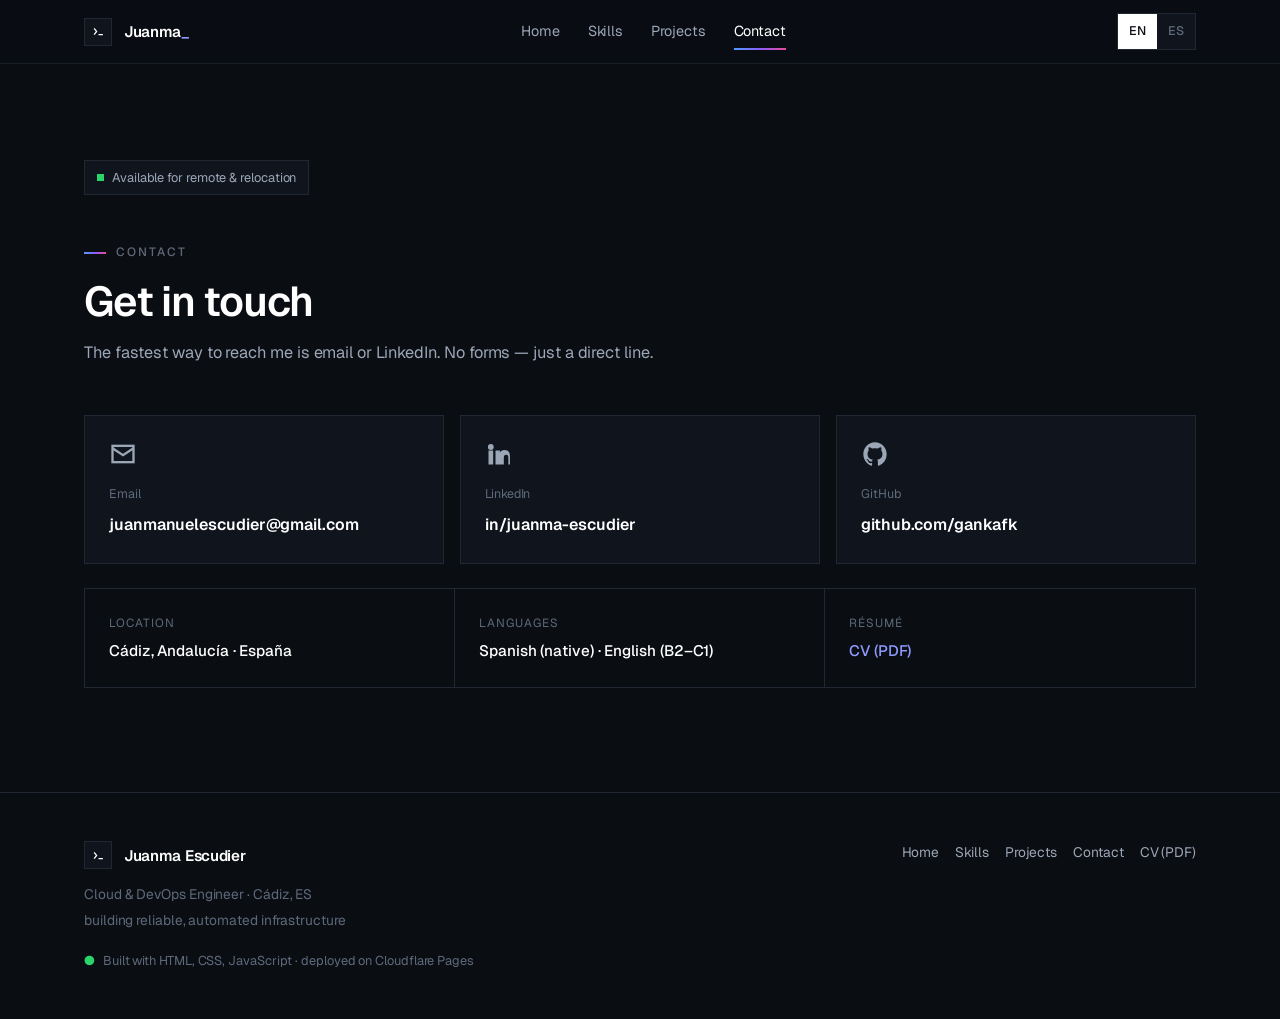
==== contact.html @ 616e3e64 "Upload" ====
<!DOCTYPE html>
<html lang="en" data-page="contact">
<head>
  <meta charset="UTF-8">
  <meta name="viewport" content="width=device-width, initial-scale=1.0">
  <title>Contact — Juanma Escudier</title>
  <meta name="description" content="Get in touch with Juanma Escudier, Cloud &amp; DevOps Engineer — email, LinkedIn and GitHub. Open to remote and relocation.">
  <meta name="theme-color" content="#0A0D12">
  <link rel="canonical" href="https://juanma-escudier.pages.dev/contact.html">
  <meta property="og:type" content="website">
  <meta property="og:title" content="Contact — Juanma Escudier">
  <meta property="og:description" content="Email, LinkedIn and GitHub — open to remote and relocation.">
  <meta property="og:url" content="https://juanma-escudier.pages.dev/contact.html">
  <meta property="og:image" content="https://juanma-escudier.pages.dev/assets/og-image.png">
  <meta name="twitter:card" content="summary_large_image">
  <meta name="twitter:image" content="https://juanma-escudier.pages.dev/assets/og-image.png">

  <link rel="icon" type="image/svg+xml" href="favicon.svg">
  <link rel="preconnect" href="https://fonts.googleapis.com">
  <link rel="preconnect" href="https://fonts.gstatic.com" crossorigin>
  <link href="https://fonts.googleapis.com/css2?family=Geist:wght@400;500;600;700&family=Geist+Mono:wght@400;500&display=swap" rel="stylesheet">
  <link rel="stylesheet" href="styles.css">
</head>
<body>
  <a class="skip-link" href="#main" data-i18n="a11y.skip">Skip to content</a>

  <header class="nav">
    <nav class="container nav-inner" aria-label="Primary">
      <a class="brand" href="index.html" aria-label="Juanma Escudier — home">
        <span class="brand-mark" aria-hidden="true"><svg viewBox="0 0 24 24" fill="none"><path d="M5 7l4 5-4 5" stroke="currentColor" stroke-width="2"/><path d="M12 17h7" stroke="currentColor" stroke-width="2"/></svg></span>
        <span>Juanma<span class="blink">_</span></span>
      </a>
      <ul class="nav-links" id="navLinks">
        <li><a href="index.html" data-i18n="nav.home">Home</a></li>
        <li><a href="skills.html" data-i18n="nav.skills">Skills</a></li>
        <li><a href="projects.html" data-i18n="nav.projects">Projects</a></li>
        <li><a href="contact.html" class="active" data-i18n="nav.contact">Contact</a></li>
      </ul>
      <div class="nav-actions">
        <div class="lang-toggle" role="group" aria-label="Language">
          <button type="button" data-lang="en" aria-pressed="true">EN</button>
          <button type="button" data-lang="es" aria-pressed="false">ES</button>
        </div>
        <button class="nav-burger" id="navBurger" aria-label="Menu" aria-controls="navLinks" aria-expanded="false"><span></span></button>
      </div>
    </nav>
  </header>

  <main id="main">

    <section class="section">
      <div class="container">
        <span class="hero-status reveal">
          <span class="dot" aria-hidden="true"></span>
          <span data-i18n="hero.status">Available for remote &amp; relocation</span>
        </span>
        <p class="section-label reveal" data-reveal-delay="1" style="margin-top: var(--sp-5)"><span data-i18n="contact.label">contact</span></p>
        <h1 class="section-title reveal" data-reveal-delay="1" data-i18n="contact.title">Get in touch</h1>
        <p class="section-intro reveal" data-reveal-delay="1" data-i18n="contact.intro">The fastest way to reach me is email or LinkedIn. No forms — just a direct line.</p>

        <div class="contact-grid">
          <a class="contact-card reveal" href="mailto:juanmanuelescudier@gmail.com">
            <svg class="ic" viewBox="0 0 24 24" fill="none" aria-hidden="true"><rect x="3" y="5" width="18" height="14" stroke="currentColor" stroke-width="2"/><path d="M3 7l9 6 9-6" stroke="currentColor" stroke-width="2"/></svg>
            <span class="k">Email</span>
            <span class="v">juanmanuelescudier@gmail.com</span>
          </a>
          <a class="contact-card reveal" data-reveal-delay="1" href="https://www.linkedin.com/in/juanma-escudier" target="_blank" rel="noopener">
            <svg class="ic" viewBox="0 0 24 24" fill="currentColor" aria-hidden="true"><path d="M4.98 3.5a2.5 2.5 0 100 5 2.5 2.5 0 000-5zM3 9h4v12H3zM9 9h3.8v1.7h.05c.53-1 1.84-2.05 3.78-2.05 4.04 0 4.79 2.66 4.79 6.12V21H20v-5.4c0-1.29-.02-2.95-1.8-2.95-1.8 0-2.08 1.4-2.08 2.85V21H9z"/></svg>
            <span class="k">LinkedIn</span>
            <span class="v">in/juanma-escudier</span>
          </a>
          <a class="contact-card reveal" data-reveal-delay="2" href="https://github.com/gankafk" target="_blank" rel="noopener">
            <svg class="ic" viewBox="0 0 24 24" fill="currentColor" aria-hidden="true"><path d="M12 2C6.48 2 2 6.58 2 12.25c0 4.53 2.87 8.37 6.84 9.73.5.1.68-.22.68-.49 0-.24-.01-.88-.01-1.73-2.78.62-3.37-1.37-3.37-1.37-.45-1.18-1.11-1.49-1.11-1.49-.91-.64.07-.62.07-.62 1 .07 1.53 1.05 1.53 1.05.89 1.56 2.34 1.11 2.91.85.09-.66.35-1.11.63-1.37-2.22-.26-4.56-1.14-4.56-5.06 0-1.12.39-2.03 1.03-2.75-.1-.26-.45-1.31.1-2.72 0 0 .84-.27 2.75 1.05a9.4 9.4 0 015 0c1.91-1.32 2.75-1.05 2.75-1.05.55 1.41.2 2.46.1 2.72.64.72 1.03 1.63 1.03 2.75 0 3.93-2.34 4.79-4.57 5.05.36.32.68.94.68 1.9 0 1.37-.01 2.48-.01 2.82 0 .27.18.6.69.49A10.02 10.02 0 0022 12.25C22 6.58 17.52 2 12 2z"/></svg>
            <span class="k">GitHub</span>
            <span class="v">github.com/gankafk</span>
          </a>
        </div>

        <div class="contact-details reveal" data-reveal-delay="2">
          <div class="detail-item">
            <span class="dk" data-i18n="contact.location">Location</span>
            <span class="dv">Cádiz, Andalucía · España</span>
          </div>
          <div class="detail-item">
            <span class="dk" data-i18n="contact.langs">Languages</span>
            <span class="dv" data-i18n="contact.langs.v">Spanish (native) · English (B2–C1)</span>
          </div>
          <div class="detail-item">
            <span class="dk" data-i18n="contact.cvk">Résumé</span>
            <a class="dv link" href="assets/Juan-Manuel-Escudier-CV.pdf" download data-i18n="footer.cv">CV (PDF)</a>
          </div>
        </div>
      </div>
    </section>
  </main>

  <footer class="footer">
    <div class="container footer-inner">
      <div>
        <a class="brand" href="index.html">
          <span class="brand-mark" aria-hidden="true"><svg viewBox="0 0 24 24" fill="none"><path d="M5 7l4 5-4 5" stroke="currentColor" stroke-width="2"/><path d="M12 17h7" stroke="currentColor" stroke-width="2"/></svg></span>
          <span>Juanma Escudier</span>
        </a>
        <p class="footer-meta">Cloud &amp; DevOps Engineer · Cádiz, ES<br><span data-i18n="footer.tagline">building reliable, automated infrastructure</span></p>
        <p class="footer-build"><span class="ok">●</span> <span data-i18n="footer.build">Built with HTML, CSS, JavaScript · deployed on Cloudflare Pages</span></p>
      </div>
      <div class="footer-links" aria-label="Footer">
        <a href="index.html" data-i18n="nav.home">Home</a>
        <a href="skills.html" data-i18n="nav.skills">Skills</a>
        <a href="projects.html" data-i18n="nav.projects">Projects</a>
        <a href="contact.html" data-i18n="nav.contact">Contact</a>
        <a href="assets/Juan-Manuel-Escudier-CV.pdf" download data-i18n="footer.cv">CV (PDF)</a>
      </div>
    </div>
  </footer>

  <script src="script.js" defer></script>
</body>
</html>
---- styles.css ----
/* =====================================================================
   Juanma Escudier — Cloud & DevOps Engineer Portfolio
   styles.css — monochrome / Vercel-inspired / sharp corners
   Geist typeface · gradient reserved for focal points only
   ===================================================================== */

/* ---------- Design tokens ---------- */
:root {
  /* Base palette — near-black, monochrome */
  --bg:        #0A0D12;
  --bg-2:      #10151D;
  --bg-3:      #0D1219;
  --border:    #212834;
  --border-2:  #181E27;
  --text:      #FFFFFF;
  --text-2:    #9BA6B7;
  --text-3:    #5E6A7B;

  /* Accents — used sparingly */
  --accent:    #8E9BFF;            /* soft periwinkle, minimal use */
  --success:   #2BD46A;
  --warning:   #E5B567;

  /* Focal gradient (blue -> violet -> pink) */
  --grad: linear-gradient(115deg, #4E9BFF 0%, #8B5CF6 52%, #EC4899 100%);
  --grad-soft: linear-gradient(115deg, rgba(78,155,255,0.16), rgba(139,92,246,0.12), rgba(236,72,153,0.14));

  /* Typography */
  --font-sans: "Geist", "Inter", system-ui, -apple-system, "Segoe UI", Roboto, sans-serif;
  --font-mono: "Geist Mono", ui-monospace, "SF Mono", "Cascadia Code", Menlo, Consolas, monospace;

  /* Spacing */
  --sp-1: 4px; --sp-2: 8px; --sp-3: 12px; --sp-4: 16px; --sp-5: 24px;
  --sp-6: 32px; --sp-7: 48px; --sp-8: 64px; --sp-9: 96px;

  /* Layout */
  --maxw: 1160px;
  --nav-h: 64px;

  /* Effects */
  --speed: 0.18s;
  --ease: cubic-bezier(0.22, 0.61, 0.36, 1);
}

/* ---------- Reset ---------- */
*, *::before, *::after { box-sizing: border-box; margin: 0; padding: 0; }

html {
  scroll-behavior: smooth;
  scroll-padding-top: calc(var(--nav-h) + 24px);
  -webkit-text-size-adjust: 100%;
}

body {
  background-color: var(--bg);
  color: var(--text-2);
  font-family: var(--font-sans);
  font-size: 16px;
  line-height: 1.65;
  letter-spacing: -0.005em;
  -webkit-font-smoothing: antialiased;
  text-rendering: optimizeLegibility;
  overflow-x: hidden;
}

img, svg { max-width: 100%; display: block; }

a { color: var(--text); text-decoration: none; transition: color var(--speed) var(--ease), opacity var(--speed) var(--ease); }
a:hover { color: var(--text); opacity: 0.82; }

::selection { background: rgba(139, 92, 246, 0.28); color: var(--text); }

/* gradient text helper */
.grad-text {
  background: var(--grad);
  -webkit-background-clip: text; background-clip: text;
  -webkit-text-fill-color: transparent; color: transparent;
}

/* ---------- Accessibility ---------- */
.sr-only { position: absolute; width: 1px; height: 1px; padding: 0; margin: -1px; overflow: hidden; clip: rect(0,0,0,0); white-space: nowrap; border: 0; }
.skip-link {
  position: absolute; left: 12px; top: -60px; z-index: 200;
  background: #fff; color: #0A0D12; font-size: 13px; font-weight: 600;
  padding: 10px 16px; border: 1px solid #fff; transition: top var(--speed) var(--ease);
}
.skip-link:focus { top: 12px; }
:focus-visible { outline: 2px solid var(--accent); outline-offset: 2px; }

/* ---------- Layout ---------- */
.container { width: 100%; max-width: var(--maxw); margin-inline: auto; padding-inline: var(--sp-5); }

.section { padding-block: var(--sp-9); border-top: 1px solid var(--border-2); position: relative; }
.section:first-of-type { border-top: none; }

/* Section eyebrow label — clean, uppercase, tracked */
.section-label {
  font-size: 12px; font-weight: 500; text-transform: uppercase; letter-spacing: 0.16em;
  color: var(--text-3); margin-bottom: var(--sp-4);
  display: flex; align-items: center; gap: 10px;
}
.section-label::before {
  content: ""; width: 22px; height: 2px; background: var(--grad); display: inline-block;
}

.section-title {
  font-size: clamp(1.7rem, 3.4vw, 2.6rem); line-height: 1.08; letter-spacing: -0.03em;
  color: var(--text); font-weight: 600; margin-bottom: var(--sp-4);
}
.section-intro { max-width: 64ch; color: var(--text-2); font-size: 1.02rem; margin-bottom: var(--sp-7); }

/* ---------- Top navigation ---------- */
.nav {
  position: sticky; top: 0; z-index: 100; height: var(--nav-h);
  background: rgba(10, 13, 18, 0.72);
  backdrop-filter: blur(12px) saturate(140%);
  -webkit-backdrop-filter: blur(12px) saturate(140%);
  border-bottom: 1px solid var(--border-2);
}
.nav-inner { height: 100%; display: flex; align-items: center; justify-content: space-between; gap: var(--sp-4); }
.brand { display: flex; align-items: center; gap: var(--sp-3); font-weight: 600; color: var(--text); font-size: 0.95rem; letter-spacing: -0.02em; }
.brand-mark {
  width: 28px; height: 28px; border: 1px solid var(--border); display: grid; place-items: center;
  color: var(--text); background: var(--bg-2); flex: none;
}
.brand-mark svg { width: 15px; height: 15px; }
.brand .blink { color: var(--accent); animation: blink 1.2s step-end infinite; }

.nav-links { display: flex; align-items: center; gap: 2px; list-style: none; }
.nav-links a {
  font-size: 0.9rem; color: var(--text-2); padding: 8px 13px; position: relative;
  transition: color var(--speed) var(--ease);
}
.nav-links a:hover { color: var(--text); opacity: 1; }
.nav-links a.active { color: var(--text); }
.nav-links a.active::after {
  content: ""; position: absolute; left: 13px; right: 13px; bottom: -2px; height: 2px; background: var(--grad);
}

.nav-actions { display: flex; align-items: center; gap: var(--sp-3); }

/* Language toggle */
.lang-toggle { display: inline-flex; border: 1px solid var(--border); background: var(--bg-2); font-size: 0.78rem; }
.lang-toggle button {
  appearance: none; background: transparent; border: none; cursor: pointer;
  color: var(--text-3); padding: 7px 11px; font: inherit; font-weight: 500;
  transition: color var(--speed) var(--ease), background var(--speed) var(--ease);
}
.lang-toggle button[aria-pressed="true"] { color: #0A0D12; background: #fff; }
.lang-toggle button:hover[aria-pressed="false"] { color: var(--text); }

/* Mobile menu toggle */
.nav-burger { display: none; appearance: none; background: var(--bg-2); border: 1px solid var(--border); width: 38px; height: 38px; cursor: pointer; padding: 0; position: relative; }
.nav-burger span, .nav-burger span::before, .nav-burger span::after { content: ""; position: absolute; left: 9px; width: 20px; height: 2px; background: var(--text); transition: transform var(--speed) var(--ease), opacity var(--speed) var(--ease); }
.nav-burger span { top: 18px; }
.nav-burger span::before { top: -6px; }
.nav-burger span::after { top: 6px; }
.nav-burger[aria-expanded="true"] span { background: transparent; }
.nav-burger[aria-expanded="true"] span::before { transform: translateY(6px) rotate(45deg); }
.nav-burger[aria-expanded="true"] span::after { transform: translateY(-6px) rotate(-45deg); }

/* ---------- Buttons ---------- */
.btn {
  display: inline-flex; align-items: center; gap: var(--sp-2);
  font-size: 0.9rem; font-weight: 500; padding: 11px 18px;
  border: 1px solid var(--border); background: var(--bg-2); color: var(--text); cursor: pointer;
  transition: border-color var(--speed) var(--ease), background var(--speed) var(--ease), color var(--speed) var(--ease);
  white-space: nowrap;
}
.btn:hover { border-color: #38465c; background: #161C26; opacity: 1; }
.btn svg { width: 16px; height: 16px; flex: none; }
.btn-primary { background: #fff; color: #0A0D12; border-color: #fff; font-weight: 600; }
.btn-primary:hover { background: #E7E9EE; border-color: #E7E9EE; color: #0A0D12; }
.btn-ghost { background: transparent; }

/* ---------- Hero ---------- */
.hero { position: relative; padding-block: clamp(var(--sp-8), 12vh, 132px) var(--sp-9); border-bottom: 1px solid var(--border-2); overflow: hidden; }
/* subtle masked grid — hero only */
.hero-grid-bg {
  position: absolute; inset: 0; z-index: 0; pointer-events: none;
  background-image:
    linear-gradient(rgba(255,255,255,0.035) 1px, transparent 1px),
    linear-gradient(90deg, rgba(255,255,255,0.035) 1px, transparent 1px);
  background-size: 48px 48px;
  -webkit-mask-image: radial-gradient(125% 95% at 50% -10%, #000 32%, transparent 76%);
  mask-image: radial-gradient(125% 95% at 50% -10%, #000 32%, transparent 76%);
}
/* soft gradient glow */
.hero::before { content: ""; position: absolute; inset: 0; z-index: 0; pointer-events: none; background: radial-gradient(680px 420px at 22% 6%, rgba(139,92,246,0.12), transparent 70%), radial-gradient(560px 360px at 86% 0%, rgba(78,155,255,0.08), transparent 72%); }

/* crosshair marks at hero corners */
.hero-frame { position: absolute; inset: 22px; z-index: 0; pointer-events: none; }
.hero-frame span { position: absolute; width: 13px; height: 13px; }
.hero-frame span::before, .hero-frame span::after { content: ""; position: absolute; background: rgba(255,255,255,0.22); }
.hero-frame span::before { width: 13px; height: 1px; top: 50%; left: 0; transform: translateY(-50%); }
.hero-frame span::after { width: 1px; height: 13px; left: 50%; top: 0; transform: translateX(-50%); }
.hero-frame .tl { top: 0; left: 0; }
.hero-frame .tr { top: 0; right: 0; }
.hero-frame .bl { bottom: 0; left: 0; }
.hero-frame .br { bottom: 0; right: 0; }

.hero-inner { position: relative; z-index: 1; }
.hero-status { display: inline-flex; align-items: center; gap: var(--sp-2); font-size: 0.8rem; color: var(--text-2); border: 1px solid var(--border); background: var(--bg-2); padding: 6px 12px; margin-bottom: var(--sp-5); }
.hero-status .dot { width: 7px; height: 7px; background: var(--success); border-radius: 0; box-shadow: 0 0 0 0 rgba(43,212,106,0.6); animation: pulse 2.6s var(--ease) infinite; }
.hero-eyebrow { font-size: 0.78rem; text-transform: uppercase; letter-spacing: 0.18em; color: var(--text-3); font-weight: 500; margin-bottom: var(--sp-4); }
.hero h1 { font-size: clamp(2.6rem, 7.4vw, 5rem); line-height: 1.0; letter-spacing: -0.045em; color: var(--text); font-weight: 600; margin-bottom: var(--sp-3); }
.hero-role { font-size: clamp(1.2rem, 3vw, 1.9rem); color: var(--text); font-weight: 500; letter-spacing: -0.02em; margin-bottom: var(--sp-5); }
.hero-role .accent { background: var(--grad); -webkit-background-clip: text; background-clip: text; -webkit-text-fill-color: transparent; color: transparent; }
.hero-lead { max-width: 60ch; font-size: 1.06rem; color: var(--text-2); margin-bottom: var(--sp-6); }
.hero-actions { display: flex; flex-wrap: wrap; gap: var(--sp-3); }
.hero-grid { display: grid; grid-template-columns: 1.15fr 0.85fr; gap: var(--sp-7); align-items: center; }

/* Hero terminal card (keeps mono — it's a terminal) */
.terminal { border: 1px solid var(--border); background: var(--bg-3); font-family: var(--font-mono); font-size: 0.82rem; line-height: 1.85; box-shadow: 0 30px 70px -36px rgba(0,0,0,0.85); position: relative; }
.terminal::after { content: ""; position: absolute; left: 0; right: 0; top: 0; height: 2px; background: var(--grad); opacity: 0.85; }
.terminal-bar { display: flex; align-items: center; gap: var(--sp-2); padding: 10px 12px; border-bottom: 1px solid var(--border); background: var(--bg-2); }
.terminal-bar .sq { width: 9px; height: 9px; border: 1px solid var(--border); display: inline-block; }
.terminal-bar .title { margin-left: var(--sp-2); color: var(--text-3); font-size: 0.78rem; font-family: var(--font-mono); }
.terminal-body { padding: 16px 18px; color: var(--text-2); }
.terminal-body .ln { display: block; white-space: pre-wrap; }
.terminal-body .prompt { color: var(--accent); }
.terminal-body .ok { color: var(--success); }
.terminal-body .key { color: var(--text); }
.terminal-body .muted { color: var(--text-3); }
.terminal-body .cursor { color: var(--accent); animation: blink 1.2s step-end infinite; }

/* ---------- Generic card ---------- */
.card { border: 1px solid var(--border); background: var(--bg-2); padding: var(--sp-5); transition: border-color var(--speed) var(--ease), background var(--speed) var(--ease); position: relative; }
.card:hover { border-color: #313d50; }

/* ---------- About ---------- */
.about-grid { display: grid; grid-template-columns: 1.3fr 1fr; gap: var(--sp-7); align-items: start; }
.about-lead p { font-size: 1.06rem; color: var(--text-2); margin-bottom: var(--sp-4); }
.about-lead p strong { color: var(--text); font-weight: 600; }
.about-points { list-style: none; display: grid; gap: var(--sp-2); }
.about-points li { display: grid; grid-template-columns: auto 1fr; gap: var(--sp-3); align-items: start; border: 1px solid var(--border); background: var(--bg-3); padding: 12px 14px; font-size: 0.94rem; }
.about-points li .marker { color: var(--text-3); font-variant-numeric: tabular-nums; font-weight: 600; }
.about-points li b { color: var(--text); font-weight: 600; }

.stat-grid { display: grid; grid-template-columns: repeat(3, 1fr); gap: 0; border: 1px solid var(--border); margin-top: var(--sp-6); }
.stat { padding: var(--sp-5); border-right: 1px solid var(--border); background: var(--bg-2); }
.stat:last-child { border-right: none; }
.stat .num { font-size: 2rem; font-weight: 600; color: var(--text); letter-spacing: -0.03em; font-variant-numeric: tabular-nums; }
.stat .num .accent { background: var(--grad); -webkit-background-clip: text; background-clip: text; -webkit-text-fill-color: transparent; color: transparent; }
.stat .lbl { font-size: 0.82rem; color: var(--text-2); margin-top: 4px; }

/* ---------- Skills matrix ---------- */
.skills-grid { display: grid; grid-template-columns: repeat(4, 1fr); gap: var(--sp-4); }
.skill-card { display: flex; flex-direction: column; gap: var(--sp-4); }
.skill-card .head { display: flex; align-items: center; justify-content: space-between; border-bottom: 1px solid var(--border); padding-bottom: var(--sp-3); }
.skill-card .head h3 { font-size: 1.05rem; color: var(--text); font-weight: 600; letter-spacing: -0.01em; }
.skill-card .head .idx { font-size: 0.8rem; color: var(--text-3); font-variant-numeric: tabular-nums; }
.skill-list { list-style: none; display: grid; gap: 1px; background: var(--border); border: 1px solid var(--border); }
.skill-list li { background: var(--bg-3); padding: 9px 12px; font-size: 0.86rem; color: var(--text-2); display: flex; align-items: center; gap: var(--sp-2); transition: color var(--speed) var(--ease), background var(--speed) var(--ease); }
.skill-list li::before { content: ""; width: 5px; height: 5px; background: var(--text-3); flex: none; }
.skill-list li:hover { color: var(--text); background: var(--bg-2); }
.skill-list li:hover::before { background: var(--accent); }

/* ---------- Learning Lab ---------- */
.lab-grid { display: grid; grid-template-columns: repeat(2, 1fr); gap: var(--sp-4); }
.lab-card { display: flex; flex-direction: column; gap: var(--sp-4); }
.lab-card .head { display: flex; align-items: center; justify-content: space-between; gap: var(--sp-3); }
.lab-card h3 { font-size: 1.1rem; color: var(--text); font-weight: 600; display: flex; align-items: center; gap: var(--sp-2); letter-spacing: -0.01em; }
.lab-card h3 .tag { font-family: var(--font-mono); color: var(--text-3); font-weight: 400; }
.lab-desc { font-size: 0.92rem; color: var(--text-2); }
.status-badge { font-size: 0.72rem; font-weight: 600; letter-spacing: 0.04em; padding: 4px 9px; border: 1px solid var(--border); display: inline-flex; align-items: center; gap: 6px; white-space: nowrap; }
.status-badge .dot { width: 7px; height: 7px; }
.status-badge.active { color: var(--success); } .status-badge.active .dot { background: var(--success); }
.status-badge.progress { color: var(--warning); } .status-badge.progress .dot { background: var(--warning); }
.status-badge.planned { color: var(--text-3); } .status-badge.planned .dot { background: var(--text-3); }

.tag-row { display: flex; flex-wrap: wrap; gap: var(--sp-2); }
.tag { font-family: var(--font-mono); font-size: 0.74rem; color: var(--text-2); border: 1px solid var(--border); background: var(--bg-3); padding: 4px 9px; }
.progress-wrap { margin-top: auto; }
.progress-meta { display: flex; justify-content: space-between; font-size: 0.76rem; color: var(--text-3); margin-bottom: 6px; }
.progress-bar { height: 5px; background: var(--bg); border: 1px solid var(--border); }
.progress-fill { height: 100%; background: var(--grad); width: 0; transition: width 1s var(--ease); }
.progress-fill.success { background: var(--grad); }

/* ---------- Certifications ---------- */
.cert-grid { display: grid; grid-template-columns: repeat(2, 1fr); gap: var(--sp-4); max-width: 760px; }
.cert-card { display: flex; flex-direction: column; gap: var(--sp-4); }
.cert-card .badge { width: 46px; height: 46px; border: 1px solid var(--border); background: var(--bg-3); display: grid; place-items: center; color: var(--text); font-weight: 700; font-size: 0.85rem; letter-spacing: 0.02em; }
.cert-card.earned .badge { border-color: rgba(43,212,106,0.35); }
.cert-card h3 { font-size: 1.02rem; color: var(--text); font-weight: 600; letter-spacing: -0.01em; }
.cert-card .issuer { font-size: 0.84rem; color: var(--text-2); }
.cert-card .meta { margin-top: auto; display: flex; align-items: center; justify-content: space-between; font-size: 0.78rem; color: var(--text-3); border-top: 1px solid var(--border); padding-top: var(--sp-3); }
.cert-card.planned { border-style: dashed; }
.cert-card.planned h3, .cert-card.planned .badge { color: var(--text-3); }

/* ---------- Timeline ---------- */
.timeline { position: relative; display: grid; gap: 0; }
.timeline::before { content: ""; position: absolute; left: 9px; top: 6px; bottom: 6px; width: 1px; background: var(--border); }
.tl-item { position: relative; padding: 0 0 var(--sp-6) var(--sp-7); }
.tl-item:last-child { padding-bottom: 0; }
.tl-item .node { position: absolute; left: 3px; top: 4px; width: 15px; height: 15px; border: 1px solid var(--border); background: var(--bg); }
.tl-item.current .node { border-color: transparent; background: var(--grad); box-shadow: 0 0 0 4px rgba(139,92,246,0.14); }
.tl-item .period { font-family: var(--font-mono); font-size: 0.78rem; color: var(--text-3); }
.tl-item h3 { font-size: 1.12rem; color: var(--text); font-weight: 600; margin: 4px 0 2px; letter-spacing: -0.01em; }
.tl-item .org { font-size: 0.9rem; color: var(--text-2); margin-bottom: var(--sp-2); }
.tl-item p { font-size: 0.92rem; color: var(--text-2); max-width: 62ch; }
.tl-item .role-tag { display: inline-block; font-family: var(--font-mono); font-size: 0.72rem; color: var(--text-3); border: 1px solid var(--border); padding: 2px 7px; margin-top: var(--sp-2); }

/* ---------- Projects ---------- */
.project-list { display: grid; gap: var(--sp-5); }
.project-card { display: grid; grid-template-columns: 1.1fr 0.9fr; gap: 0; padding: 0; }
.project-card .body { padding: var(--sp-6); display: flex; flex-direction: column; gap: var(--sp-4); }
.project-card .visual { border-left: 1px solid var(--border); background: var(--bg-3); display: grid; place-items: center; padding: var(--sp-5); position: relative; overflow: hidden; }
.project-card .visual::before { content: ""; position: absolute; inset: 0; background-image: linear-gradient(to right, rgba(255,255,255,0.03) 1px, transparent 1px), linear-gradient(to bottom, rgba(255,255,255,0.03) 1px, transparent 1px); background-size: 28px 28px; }
.project-meta { display: flex; align-items: center; gap: var(--sp-3); font-size: 0.78rem; color: var(--text-3); }
.project-meta .featured { font-weight: 600; letter-spacing: 0.04em; background: var(--grad); -webkit-background-clip: text; background-clip: text; -webkit-text-fill-color: transparent; color: transparent; border: 1px solid var(--border); padding: 2px 8px; }
.project-card h3 { font-size: clamp(1.4rem, 2.6vw, 1.9rem); color: var(--text); font-weight: 600; letter-spacing: -0.03em; }
.project-card .desc { font-size: 0.98rem; color: var(--text-2); }
.project-actions { display: flex; flex-wrap: wrap; gap: var(--sp-3); margin-top: var(--sp-2); }
.arch-mini { width: 100%; position: relative; z-index: 1; }

/* ---------- Architecture diagram (detail page) ---------- */
.arch-figure { border: 1px solid var(--border); background: var(--bg-3); padding: var(--sp-6); position: relative; overflow-x: auto; }
.arch-figure::before { content: ""; position: absolute; inset: 0; pointer-events: none; background-image: linear-gradient(to right, rgba(255,255,255,0.028) 1px, transparent 1px), linear-gradient(to bottom, rgba(255,255,255,0.028) 1px, transparent 1px); background-size: 32px 32px; }
.arch-figure svg { position: relative; z-index: 1; margin-inline: auto; min-width: 560px; }
.arch-caption { font-size: 0.84rem; color: var(--text-3); margin-top: var(--sp-3); text-align: center; }

/* ---------- Detail page ---------- */
.breadcrumb { font-size: 0.84rem; color: var(--text-3); margin-bottom: var(--sp-5); display: flex; gap: var(--sp-2); flex-wrap: wrap; }
.breadcrumb a { color: var(--text-2); }
.breadcrumb .sep { color: var(--border); }
.detail-hero h1 { font-size: clamp(2rem, 5vw, 3.2rem); color: var(--text); letter-spacing: -0.04em; font-weight: 600; line-height: 1.04; margin-bottom: var(--sp-3); }
.detail-hero .lead { font-size: 1.1rem; color: var(--text-2); max-width: 68ch; margin-bottom: var(--sp-5); }

.spec-grid { display: grid; grid-template-columns: repeat(4, 1fr); border: 1px solid var(--border); margin-block: var(--sp-6); }
.spec { padding: var(--sp-4); border-right: 1px solid var(--border); }
.spec:last-child { border-right: none; }
.spec .k { font-size: 0.72rem; color: var(--text-3); text-transform: uppercase; letter-spacing: 0.08em; }
.spec .v { color: var(--text); font-weight: 600; margin-top: 4px; font-size: 0.95rem; }

.content-block { max-width: 76ch; }
.content-block h2 { font-size: 1.5rem; color: var(--text); font-weight: 600; margin: var(--sp-7) 0 var(--sp-3); letter-spacing: -0.02em; }
.content-block h3 { font-size: 1.1rem; color: var(--text); font-weight: 600; margin: var(--sp-5) 0 var(--sp-2); }
.content-block p { color: var(--text-2); margin-bottom: var(--sp-4); }
.content-block ul { list-style: none; display: grid; gap: var(--sp-2); margin-bottom: var(--sp-4); }
.content-block ul li { padding-left: var(--sp-5); position: relative; color: var(--text-2); }
.content-block ul li::before { content: ""; position: absolute; left: 0; top: 0.62em; width: 8px; height: 1px; background: var(--accent); }
.content-block strong { color: var(--text); font-weight: 600; }

.decision-grid { display: grid; grid-template-columns: repeat(2, 1fr); gap: var(--sp-4); margin-block: var(--sp-5); }
.decision { border: 1px solid var(--border); background: var(--bg-2); padding: var(--sp-5); }
.decision .q { font-family: var(--font-mono); font-size: 0.8rem; color: var(--text-3); margin-bottom: var(--sp-2); }
.decision h4 { color: var(--text); font-size: 1rem; margin-bottom: var(--sp-2); font-weight: 600; }
.decision p { font-size: 0.92rem; color: var(--text-2); margin: 0; }

.stack-table { width: 100%; border-collapse: collapse; border: 1px solid var(--border); margin-block: var(--sp-5); font-size: 0.92rem; }
.stack-table th, .stack-table td { text-align: left; padding: 12px 14px; border-bottom: 1px solid var(--border); }
.stack-table th { font-size: 0.74rem; text-transform: uppercase; letter-spacing: 0.06em; color: var(--text-3); background: var(--bg-3); font-weight: 600; }
.stack-table td { color: var(--text-2); }
.stack-table td:first-child { color: var(--text); font-family: var(--font-mono); font-size: 0.86rem; white-space: nowrap; }
.stack-table tr:last-child td { border-bottom: none; }
.stack-table tbody tr:hover td { background: var(--bg-2); }

.code-block { border: 1px solid var(--border); background: var(--bg-3); font-family: var(--font-mono); font-size: 0.82rem; line-height: 1.8; color: var(--text-2); overflow-x: auto; margin-block: var(--sp-4); }
.code-block .bar { display: flex; align-items: center; gap: var(--sp-2); padding: 8px 12px; border-bottom: 1px solid var(--border); background: var(--bg-2); color: var(--text-3); font-size: 0.76rem; }
.code-block pre { padding: 14px 16px; margin: 0; white-space: pre; }
.code-block .c { color: var(--text-3); }
.code-block .k { color: var(--accent); }
.code-block .s { color: var(--success); }

/* ---------- Contact ---------- */
.contact-grid { display: grid; grid-template-columns: repeat(3, 1fr); gap: var(--sp-4); margin-top: var(--sp-6); }
.contact-card { border: 1px solid var(--border); background: var(--bg-2); padding: var(--sp-5); display: flex; flex-direction: column; gap: var(--sp-2); transition: border-color var(--speed) var(--ease); }
.contact-card:hover { border-color: #313d50; opacity: 1; }
.contact-card .ic { width: 28px; height: 28px; color: var(--text-2); margin-bottom: var(--sp-2); }
.contact-card:hover .ic { color: var(--text); }
.contact-card .k { font-size: 0.78rem; color: var(--text-3); }
.contact-card .v { color: var(--text); font-weight: 600; word-break: break-word; }
.contact-details { display: grid; grid-template-columns: repeat(3, 1fr); border: 1px solid var(--border); margin-top: var(--sp-5); }
.detail-item { padding: var(--sp-5); border-right: 1px solid var(--border); display: flex; flex-direction: column; gap: 6px; }
.detail-item:last-child { border-right: none; }
.detail-item .dk { font-size: 0.74rem; text-transform: uppercase; letter-spacing: 0.08em; color: var(--text-3); }
.detail-item .dv { color: var(--text); font-weight: 500; font-size: 0.95rem; }
.detail-item a.dv.link { color: var(--accent); }
@media (max-width: 720px) { .contact-details { grid-template-columns: 1fr; } .detail-item { border-right: none; border-bottom: 1px solid var(--border); } .detail-item:last-child { border-bottom: none; } }

/* ---------- CTA strip ---------- */
.cta { border: 1px solid var(--border); background: var(--bg-2); padding: var(--sp-7); display: flex; align-items: center; justify-content: space-between; gap: var(--sp-5); flex-wrap: wrap; position: relative; overflow: hidden; }
.cta::before { content: ""; position: absolute; inset: 0; background: radial-gradient(540px 220px at 88% 0%, rgba(139,92,246,0.12), transparent 70%); pointer-events: none; }
.cta::after { content: ""; position: absolute; left: 0; top: 0; bottom: 0; width: 2px; background: var(--grad); }
.cta h2 { font-size: clamp(1.4rem, 3vw, 2rem); color: var(--text); font-weight: 600; letter-spacing: -0.03em; }
.cta p { color: var(--text-2); margin-top: 6px; }
.cta .actions { display: flex; gap: var(--sp-3); flex-wrap: wrap; position: relative; }

/* ---------- Footer ---------- */
.footer { border-top: 1px solid var(--border); padding-block: var(--sp-7); margin-top: var(--sp-2); }
.footer-inner { display: flex; align-items: flex-start; justify-content: space-between; gap: var(--sp-5); flex-wrap: wrap; }
.footer .brand { margin-bottom: var(--sp-3); }
.footer-meta { font-size: 0.86rem; color: var(--text-3); line-height: 1.9; }
.footer-links { display: flex; gap: var(--sp-4); font-size: 0.86rem; flex-wrap: wrap; }
.footer-links a { color: var(--text-2); }
.footer-links a:hover { color: var(--text); }
.footer-build { font-size: 0.8rem; color: var(--text-3); margin-top: var(--sp-4); display: flex; align-items: center; gap: var(--sp-2); }
.footer-build .ok { color: var(--success); }

/* ---------- Reveal animation ---------- */
.reveal { opacity: 0; transform: translateY(14px); transition: opacity 0.6s var(--ease), transform 0.6s var(--ease); }
.reveal.is-visible { opacity: 1; transform: none; }
[data-reveal-delay="1"] { transition-delay: 0.06s; }
[data-reveal-delay="2"] { transition-delay: 0.12s; }
[data-reveal-delay="3"] { transition-delay: 0.18s; }
[data-reveal-delay="4"] { transition-delay: 0.24s; }

/* ---------- Keyframes ---------- */
@keyframes blink { 0%, 100% { opacity: 1; } 50% { opacity: 0; } }
@keyframes pulse { 0% { box-shadow: 0 0 0 0 rgba(43,212,106,0.5); } 70% { box-shadow: 0 0 0 7px rgba(43,212,106,0); } 100% { box-shadow: 0 0 0 0 rgba(43,212,106,0); } }

/* ---------- Responsive ---------- */
@media (max-width: 980px) {
  .hero-grid { grid-template-columns: 1fr; gap: var(--sp-6); }
  .about-grid { grid-template-columns: 1fr; gap: var(--sp-6); }
  .skills-grid { grid-template-columns: repeat(2, 1fr); }
  .cert-grid { grid-template-columns: repeat(2, 1fr); }
  .spec-grid { grid-template-columns: repeat(2, 1fr); }
  .spec:nth-child(2) { border-right: none; }
  .spec:nth-child(1), .spec:nth-child(2) { border-bottom: 1px solid var(--border); }
  .project-card { grid-template-columns: 1fr; }
  .project-card .visual { border-left: none; border-top: 1px solid var(--border); }
}
@media (max-width: 720px) {
  :root { --nav-h: 56px; }
  .nav-links { position: fixed; top: var(--nav-h); left: 0; right: 0; flex-direction: column; align-items: stretch; gap: 0; background: var(--bg); border-bottom: 1px solid var(--border); padding: var(--sp-3); transform: translateY(-12px); opacity: 0; pointer-events: none; transition: opacity var(--speed) var(--ease), transform var(--speed) var(--ease); }
  .nav-links.open { opacity: 1; transform: none; pointer-events: auto; }
  .nav-links a { padding: 13px 12px; border-bottom: 1px solid var(--border-2); }
  .nav-links a.active::after { display: none; }
  .nav-burger { display: block; }
  .section { padding-block: var(--sp-8); }
  .skills-grid, .lab-grid, .cert-grid, .contact-grid, .decision-grid { grid-template-columns: 1fr; }
  .stat-grid { grid-template-columns: 1fr; }
  .stat { border-right: none; border-bottom: 1px solid var(--border); }
  .stat:last-child { border-bottom: none; }
  .spec-grid { grid-template-columns: 1fr; }
  .spec { border-right: none; border-bottom: 1px solid var(--border); }
  .spec:last-child { border-bottom: none; }
  .cta { flex-direction: column; align-items: flex-start; }
  .hero-actions .btn, .project-actions .btn { flex: 1 1 auto; justify-content: center; }
}
@media (max-width: 420px) { .container { padding-inline: var(--sp-4); } .hero h1 { font-size: 2.4rem; } }

/* ---------- Reduced motion ---------- */
@media (prefers-reduced-motion: reduce) {
  html { scroll-behavior: auto; }
  *, *::before, *::after { animation-duration: 0.001ms !important; animation-iteration-count: 1 !important; transition-duration: 0.001ms !important; }
  .reveal { opacity: 1; transform: none; }
}

/* ---------- Print ---------- */
@media print { .nav, .footer, .cta, .hero-frame, .hero-grid-bg { display: none; } body { background: #fff; color: #000; } }
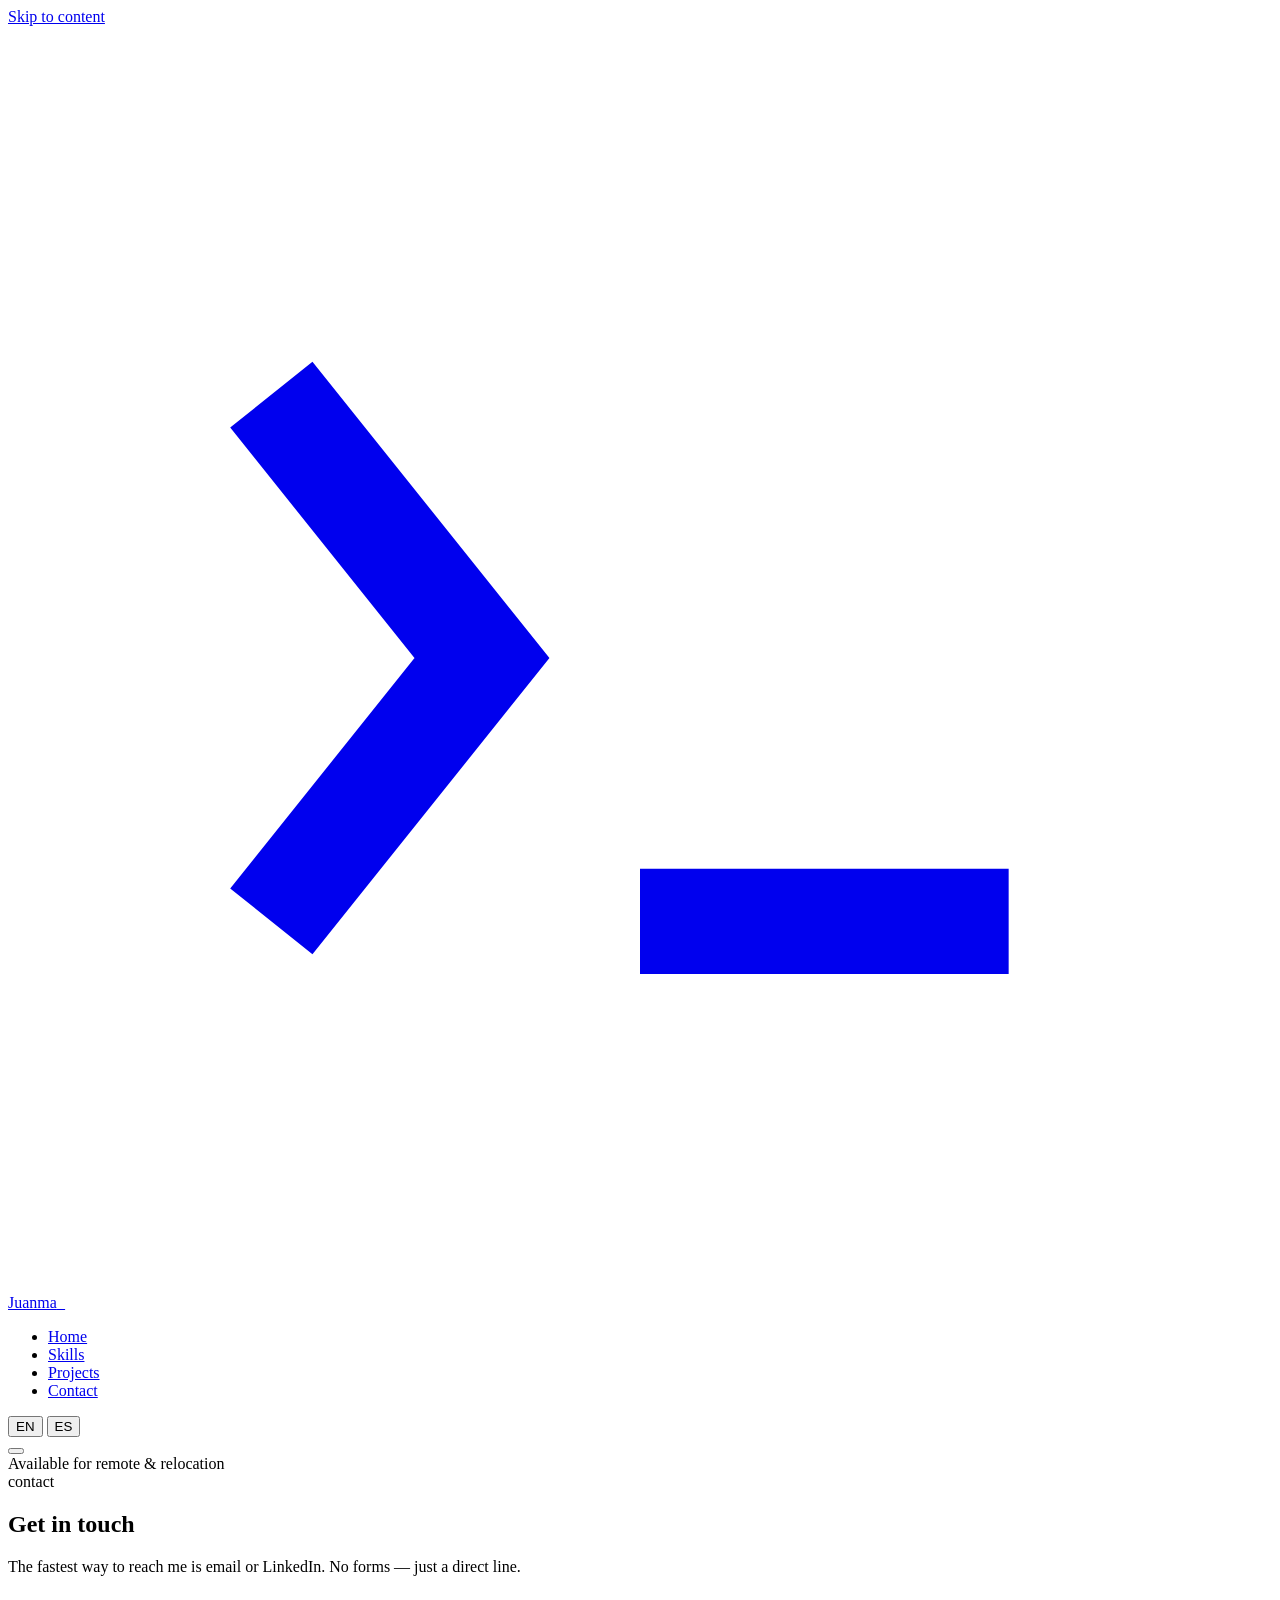
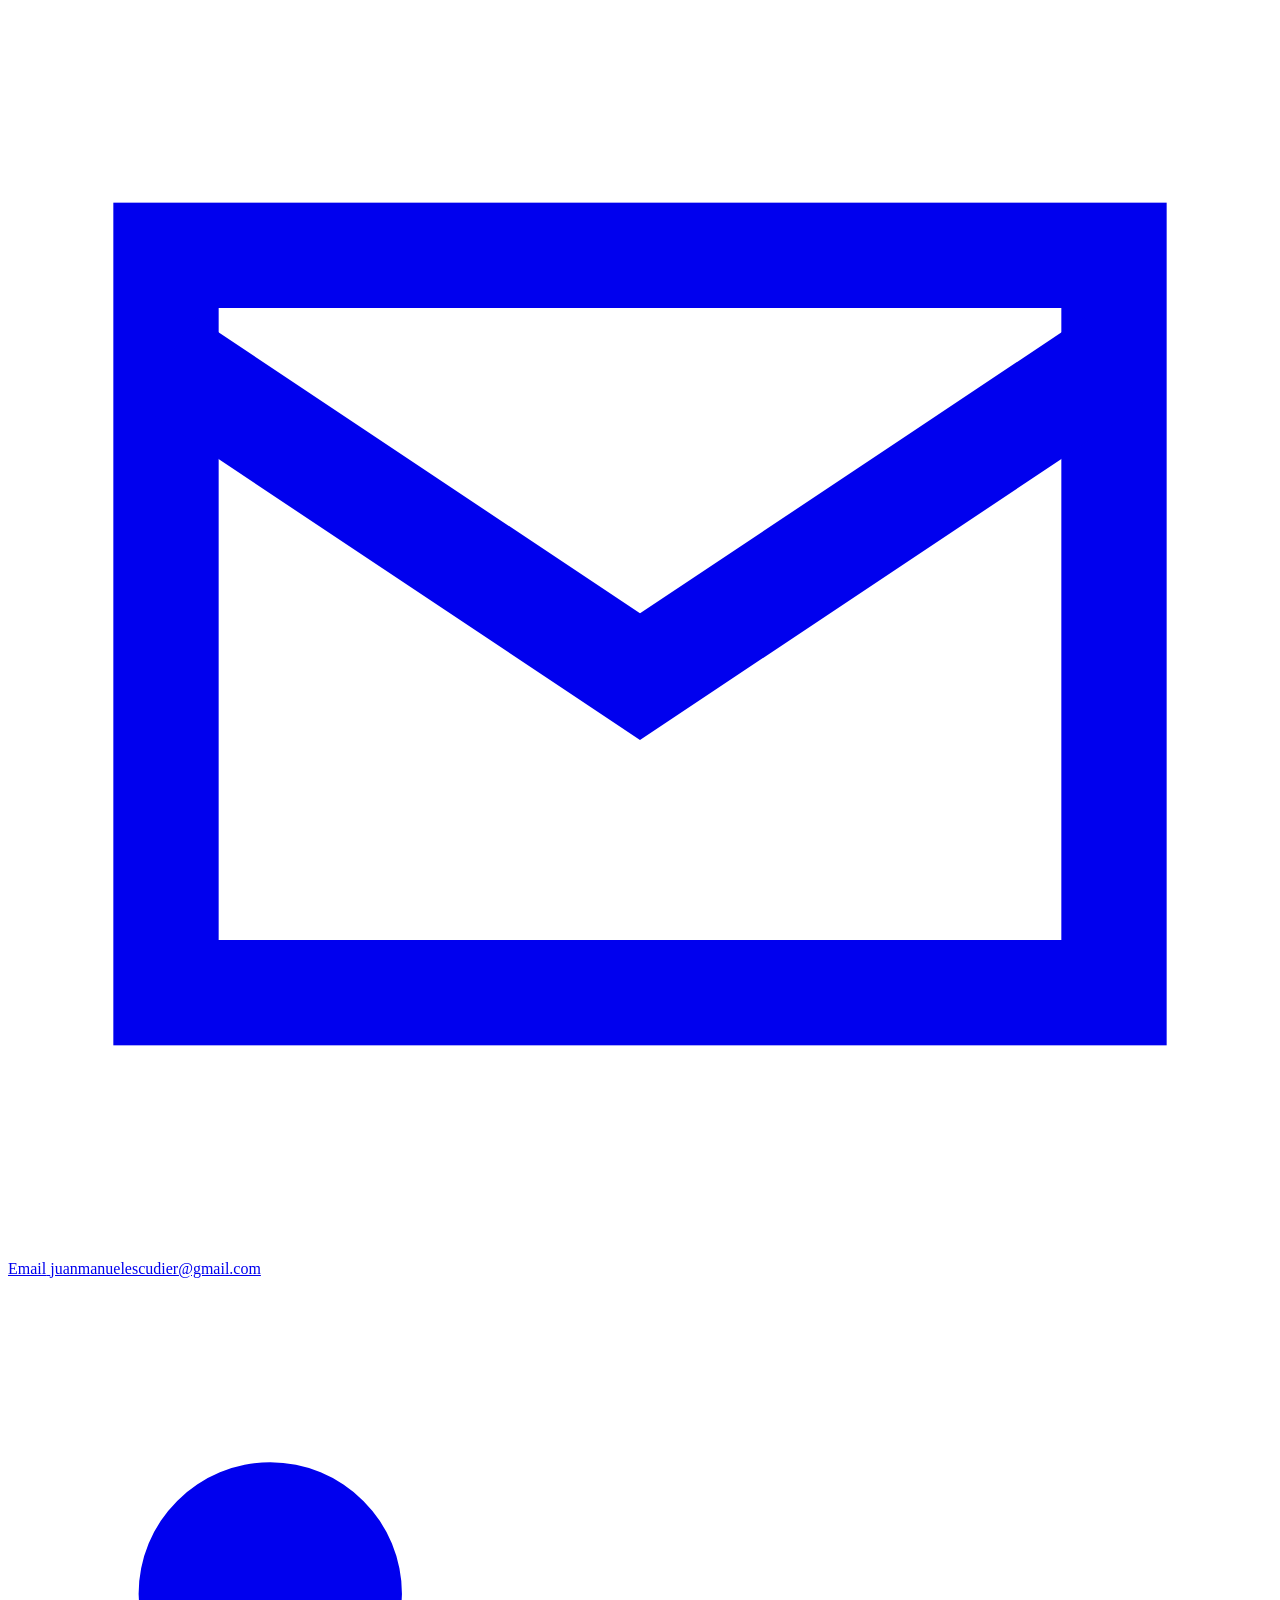
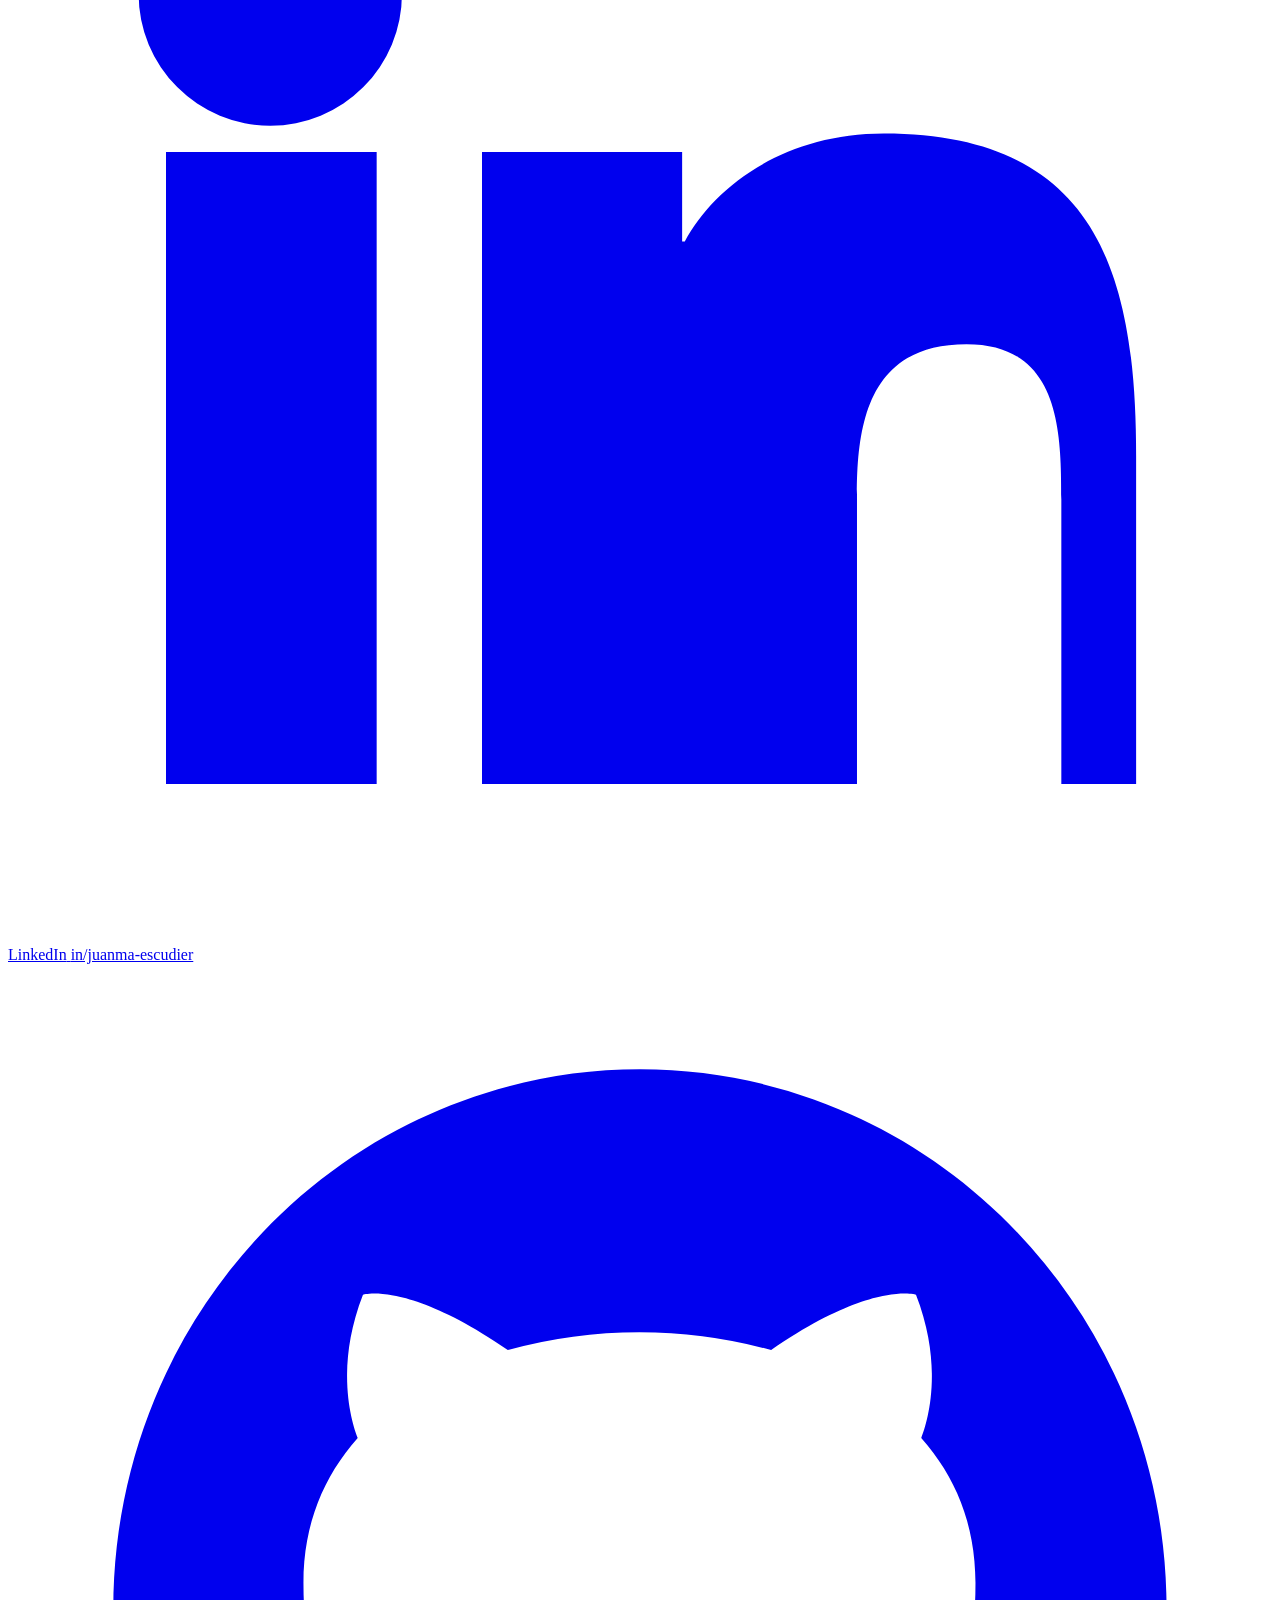
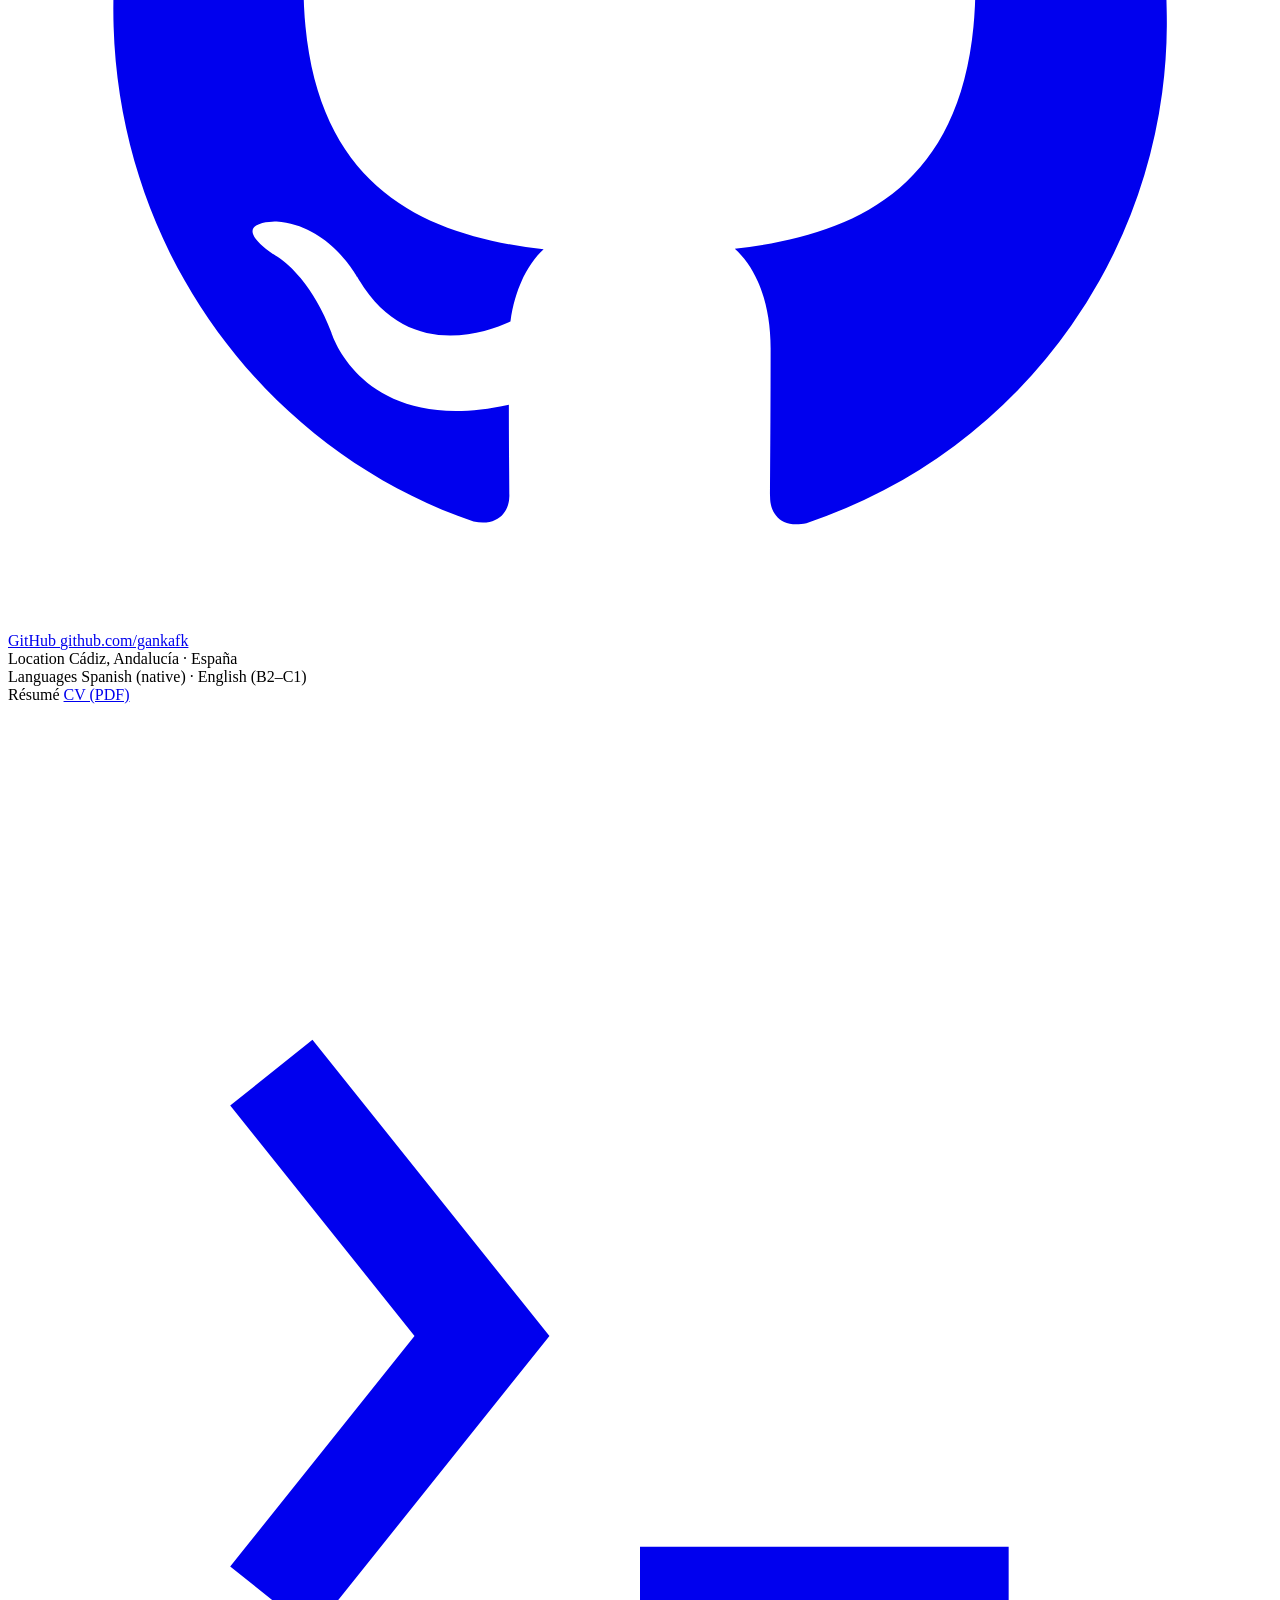
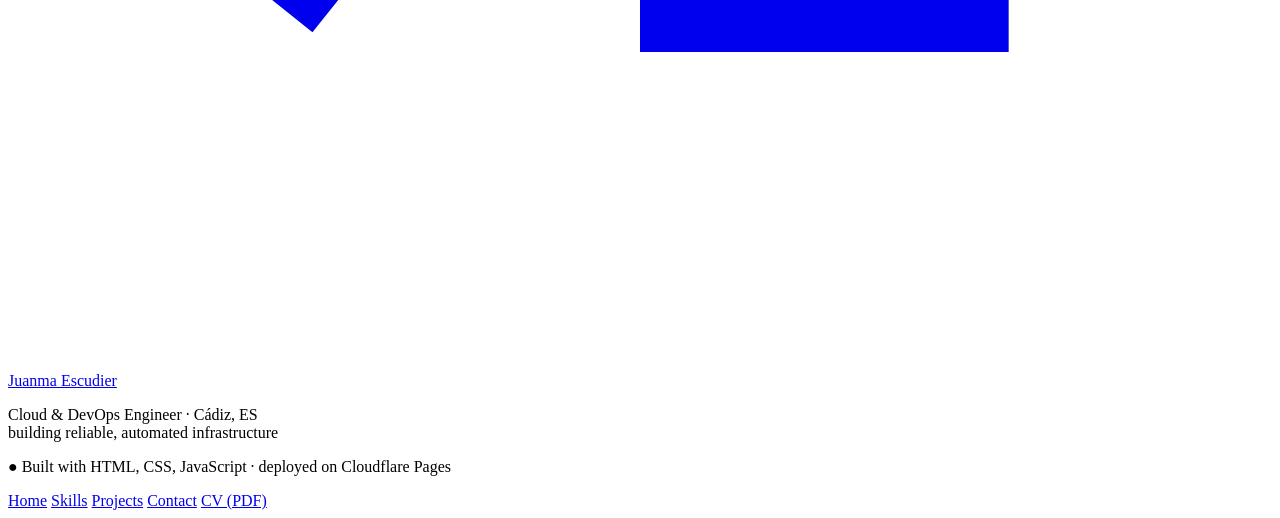
==== commit 01281b56: "Reorganizacion directorios" ====
--- a/contact.html
+++ b/contact.html
@@ -6,20 +6,28 @@
   <title>Contact — Juanma Escudier</title>
   <meta name="description" content="Get in touch with Juanma Escudier, Cloud &amp; DevOps Engineer — email, LinkedIn and GitHub. Open to remote and relocation.">
   <meta name="theme-color" content="#0A0D12">
-  <link rel="canonical" href="https://juanma-escudier.pages.dev/contact.html">
+  <link rel="canonical" href="https://www.juanmaescudier.com/contact.html">
   <meta property="og:type" content="website">
   <meta property="og:title" content="Contact — Juanma Escudier">
   <meta property="og:description" content="Email, LinkedIn and GitHub — open to remote and relocation.">
-  <meta property="og:url" content="https://juanma-escudier.pages.dev/contact.html">
-  <meta property="og:image" content="https://juanma-escudier.pages.dev/assets/og-image.png">
+  <meta property="og:url" content="https://www.juanmaescudier.com/contact.html">
+  <meta property="og:image" content="https://www.juanmaescudier.com/assets/img/og-image.png">
+  <meta property="og:image:secure_url" content="https://www.juanmaescudier.com/assets/img/og-image.png">
+  <meta property="og:image:type" content="image/png">
+  <meta property="og:image:width" content="1200">
+  <meta property="og:image:height" content="630">
+  <meta property="og:image:alt" content="Juanma Escudier — Cloud &amp; DevOps Engineer">
+  <meta property="og:site_name" content="Juanma Escudier">
+  <meta property="og:locale" content="es_ES">
+  <meta property="og:locale:alternate" content="en_US">
   <meta name="twitter:card" content="summary_large_image">
-  <meta name="twitter:image" content="https://juanma-escudier.pages.dev/assets/og-image.png">
+  <meta name="twitter:image" content="https://www.juanmaescudier.com/assets/img/og-image.png">
 
   <link rel="icon" type="image/svg+xml" href="favicon.svg">
   <link rel="preconnect" href="https://fonts.googleapis.com">
   <link rel="preconnect" href="https://fonts.gstatic.com" crossorigin>
   <link href="https://fonts.googleapis.com/css2?family=Geist:wght@400;500;600;700&family=Geist+Mono:wght@400;500&display=swap" rel="stylesheet">
-  <link rel="stylesheet" href="styles.css">
+  <link rel="stylesheet" href="assets/css/styles.css">
 </head>
 <body>
   <a class="skip-link" href="#main" data-i18n="a11y.skip">Skip to content</a>
@@ -87,7 +95,7 @@
           </div>
           <div class="detail-item">
             <span class="dk" data-i18n="contact.cvk">Résumé</span>
-            <a class="dv link" href="assets/Juan-Manuel-Escudier-CV.pdf" download data-i18n="footer.cv">CV (PDF)</a>
+            <a class="dv link" href="assets/docs/Juan-Manuel-Escudier-CV.pdf" download data-i18n="footer.cv">CV (PDF)</a>
           </div>
         </div>
       </div>
@@ -109,11 +117,11 @@
         <a href="skills.html" data-i18n="nav.skills">Skills</a>
         <a href="projects.html" data-i18n="nav.projects">Projects</a>
         <a href="contact.html" data-i18n="nav.contact">Contact</a>
-        <a href="assets/Juan-Manuel-Escudier-CV.pdf" download data-i18n="footer.cv">CV (PDF)</a>
+        <a href="assets/docs/Juan-Manuel-Escudier-CV.pdf" download data-i18n="footer.cv">CV (PDF)</a>
       </div>
     </div>
   </footer>
 
-  <script src="script.js" defer></script>
+  <script src="assets/js/script.js" defer></script>
 </body>
 </html>
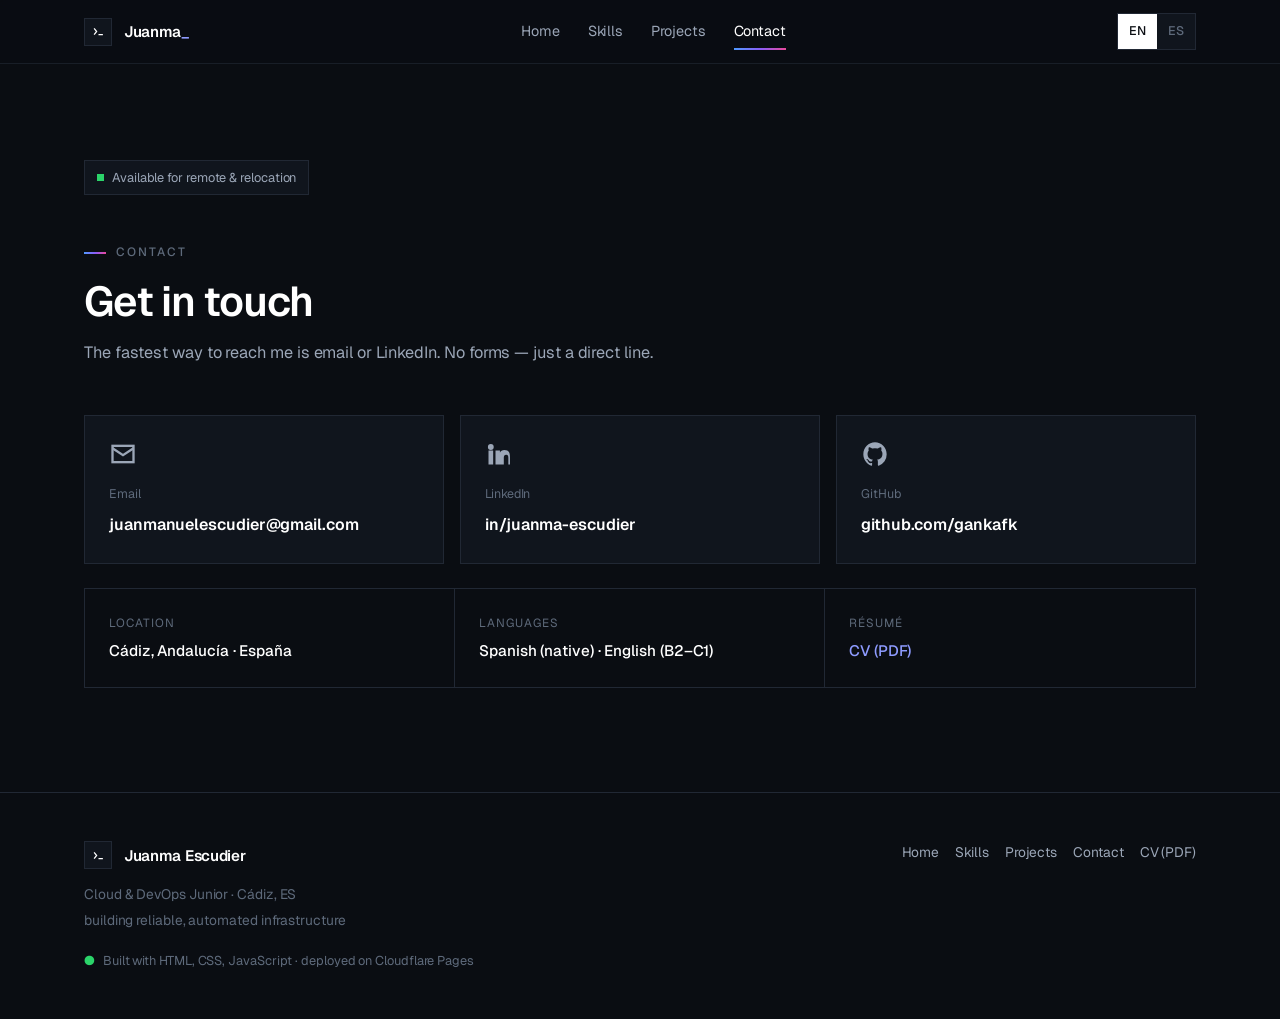
==== commit 1129afaa: "Cambio en el titulo" ====
--- a/contact.html
+++ b/contact.html
@@ -4,7 +4,7 @@
   <meta charset="UTF-8">
   <meta name="viewport" content="width=device-width, initial-scale=1.0">
   <title>Contact — Juanma Escudier</title>
-  <meta name="description" content="Get in touch with Juanma Escudier, Cloud &amp; DevOps Engineer — email, LinkedIn and GitHub. Open to remote and relocation.">
+  <meta name="description" content="Get in touch with Juanma Escudier, Cloud &amp; DevOps Junior — email, LinkedIn and GitHub. Open to remote and relocation.">
   <meta name="theme-color" content="#0A0D12">
   <link rel="canonical" href="https://www.juanmaescudier.com/contact.html">
   <meta property="og:type" content="website">
@@ -16,7 +16,7 @@
   <meta property="og:image:type" content="image/png">
   <meta property="og:image:width" content="1200">
   <meta property="og:image:height" content="630">
-  <meta property="og:image:alt" content="Juanma Escudier — Cloud &amp; DevOps Engineer">
+  <meta property="og:image:alt" content="Juanma Escudier — Cloud &amp; DevOps Junior">
   <meta property="og:site_name" content="Juanma Escudier">
   <meta property="og:locale" content="es_ES">
   <meta property="og:locale:alternate" content="en_US">
@@ -109,7 +109,7 @@
           <span class="brand-mark" aria-hidden="true"><svg viewBox="0 0 24 24" fill="none"><path d="M5 7l4 5-4 5" stroke="currentColor" stroke-width="2"/><path d="M12 17h7" stroke="currentColor" stroke-width="2"/></svg></span>
           <span>Juanma Escudier</span>
         </a>
-        <p class="footer-meta">Cloud &amp; DevOps Engineer · Cádiz, ES<br><span data-i18n="footer.tagline">building reliable, automated infrastructure</span></p>
+        <p class="footer-meta">Cloud &amp; DevOps Junior · Cádiz, ES<br><span data-i18n="footer.tagline">building reliable, automated infrastructure</span></p>
         <p class="footer-build"><span class="ok">●</span> <span data-i18n="footer.build">Built with HTML, CSS, JavaScript · deployed on Cloudflare Pages</span></p>
       </div>
       <div class="footer-links" aria-label="Footer">
--- a/assets/css/styles.css
+++ b/assets/css/styles.css
@@ -0,0 +1,474 @@
+/* =====================================================================
+   Juanma Escudier — Cloud & DevOps Engineer Portfolio
+   styles.css — monochrome / Vercel-inspired / sharp corners
+   Geist typeface · gradient reserved for focal points only
+   ===================================================================== */
+
+/* ---------- Design tokens ---------- */
+:root {
+  /* Base palette — near-black, monochrome */
+  --bg:        #0A0D12;
+  --bg-2:      #10151D;
+  --bg-3:      #0D1219;
+  --border:    #212834;
+  --border-2:  #181E27;
+  --text:      #FFFFFF;
+  --text-2:    #9BA6B7;
+  --text-3:    #5E6A7B;
+
+  /* Accents — used sparingly */
+  --accent:    #8E9BFF;            /* soft periwinkle, minimal use */
+  --success:   #2BD46A;
+  --warning:   #E5B567;
+
+  /* Focal gradient (blue -> violet -> pink) */
+  --grad: linear-gradient(115deg, #4E9BFF 0%, #8B5CF6 52%, #EC4899 100%);
+  --grad-soft: linear-gradient(115deg, rgba(78,155,255,0.16), rgba(139,92,246,0.12), rgba(236,72,153,0.14));
+
+  /* Typography */
+  --font-sans: "Geist", "Inter", system-ui, -apple-system, "Segoe UI", Roboto, sans-serif;
+  --font-mono: "Geist Mono", ui-monospace, "SF Mono", "Cascadia Code", Menlo, Consolas, monospace;
+
+  /* Spacing */
+  --sp-1: 4px; --sp-2: 8px; --sp-3: 12px; --sp-4: 16px; --sp-5: 24px;
+  --sp-6: 32px; --sp-7: 48px; --sp-8: 64px; --sp-9: 96px;
+
+  /* Layout */
+  --maxw: 1160px;
+  --nav-h: 64px;
+
+  /* Effects */
+  --speed: 0.18s;
+  --ease: cubic-bezier(0.22, 0.61, 0.36, 1);
+}
+
+/* ---------- Reset ---------- */
+*, *::before, *::after { box-sizing: border-box; margin: 0; padding: 0; }
+
+html {
+  scroll-behavior: smooth;
+  scroll-padding-top: calc(var(--nav-h) + 24px);
+  -webkit-text-size-adjust: 100%;
+}
+
+body {
+  background-color: var(--bg);
+  color: var(--text-2);
+  font-family: var(--font-sans);
+  font-size: 16px;
+  line-height: 1.65;
+  letter-spacing: -0.005em;
+  -webkit-font-smoothing: antialiased;
+  text-rendering: optimizeLegibility;
+  overflow-x: hidden;
+}
+
+img, svg { max-width: 100%; display: block; }
+
+a { color: var(--text); text-decoration: none; transition: color var(--speed) var(--ease), opacity var(--speed) var(--ease); }
+a:hover { color: var(--text); opacity: 0.82; }
+
+::selection { background: rgba(139, 92, 246, 0.28); color: var(--text); }
+
+/* gradient text helper */
+.grad-text {
+  background: var(--grad);
+  -webkit-background-clip: text; background-clip: text;
+  -webkit-text-fill-color: transparent; color: transparent;
+}
+
+/* ---------- Accessibility ---------- */
+.sr-only { position: absolute; width: 1px; height: 1px; padding: 0; margin: -1px; overflow: hidden; clip: rect(0,0,0,0); white-space: nowrap; border: 0; }
+.skip-link {
+  position: absolute; left: 12px; top: -60px; z-index: 200;
+  background: #fff; color: #0A0D12; font-size: 13px; font-weight: 600;
+  padding: 10px 16px; border: 1px solid #fff; transition: top var(--speed) var(--ease);
+}
+.skip-link:focus { top: 12px; }
+:focus-visible { outline: 2px solid var(--accent); outline-offset: 2px; }
+
+/* ---------- Layout ---------- */
+.container { width: 100%; max-width: var(--maxw); margin-inline: auto; padding-inline: var(--sp-5); }
+
+.section { padding-block: var(--sp-9); border-top: 1px solid var(--border-2); position: relative; }
+.section:first-of-type { border-top: none; }
+
+/* Section eyebrow label — clean, uppercase, tracked */
+.section-label {
+  font-size: 12px; font-weight: 500; text-transform: uppercase; letter-spacing: 0.16em;
+  color: var(--text-3); margin-bottom: var(--sp-4);
+  display: flex; align-items: center; gap: 10px;
+}
+.section-label::before {
+  content: ""; width: 22px; height: 2px; background: var(--grad); display: inline-block;
+}
+
+.section-title {
+  font-size: clamp(1.7rem, 3.4vw, 2.6rem); line-height: 1.08; letter-spacing: -0.03em;
+  color: var(--text); font-weight: 600; margin-bottom: var(--sp-4);
+}
+.section-intro { max-width: 64ch; color: var(--text-2); font-size: 1.02rem; margin-bottom: var(--sp-7); }
+
+/* ---------- Top navigation ---------- */
+.nav {
+  position: sticky; top: 0; z-index: 100; height: var(--nav-h);
+  background: rgba(10, 13, 18, 0.72);
+  backdrop-filter: blur(12px) saturate(140%);
+  -webkit-backdrop-filter: blur(12px) saturate(140%);
+  border-bottom: 1px solid var(--border-2);
+}
+.nav-inner { height: 100%; display: flex; align-items: center; justify-content: space-between; gap: var(--sp-4); }
+.brand { display: flex; align-items: center; gap: var(--sp-3); font-weight: 600; color: var(--text); font-size: 0.95rem; letter-spacing: -0.02em; }
+.brand-mark {
+  width: 28px; height: 28px; border: 1px solid var(--border); display: grid; place-items: center;
+  color: var(--text); background: var(--bg-2); flex: none;
+}
+.brand-mark svg { width: 15px; height: 15px; }
+.brand .blink { color: var(--accent); animation: blink 1.2s step-end infinite; }
+
+.nav-links { display: flex; align-items: center; gap: 2px; list-style: none; }
+.nav-links a {
+  font-size: 0.9rem; color: var(--text-2); padding: 8px 13px; position: relative;
+  transition: color var(--speed) var(--ease);
+}
+.nav-links a:hover { color: var(--text); opacity: 1; }
+.nav-links a.active { color: var(--text); }
+.nav-links a.active::after {
+  content: ""; position: absolute; left: 13px; right: 13px; bottom: -2px; height: 2px; background: var(--grad);
+}
+
+.nav-actions { display: flex; align-items: center; gap: var(--sp-3); }
+
+/* Language toggle */
+.lang-toggle { display: inline-flex; border: 1px solid var(--border); background: var(--bg-2); font-size: 0.78rem; }
+.lang-toggle button {
+  appearance: none; background: transparent; border: none; cursor: pointer;
+  color: var(--text-3); padding: 7px 11px; font: inherit; font-weight: 500;
+  transition: color var(--speed) var(--ease), background var(--speed) var(--ease);
+}
+.lang-toggle button[aria-pressed="true"] { color: #0A0D12; background: #fff; }
+.lang-toggle button:hover[aria-pressed="false"] { color: var(--text); }
+
+/* Mobile menu toggle */
+.nav-burger { display: none; appearance: none; background: var(--bg-2); border: 1px solid var(--border); width: 42px; height: 42px; cursor: pointer; padding: 0; position: relative; }
+.nav-burger span { position: absolute; top: 50%; left: 50%; width: 20px; height: 2px; background: var(--text); transform: translate(-50%, -50%); transition: background var(--speed) var(--ease); }
+.nav-burger span::before, .nav-burger span::after { content: ""; position: absolute; left: 0; width: 20px; height: 2px; background: var(--text); transition: transform var(--speed) var(--ease); }
+.nav-burger span::before { top: -6px; }
+.nav-burger span::after { top: 6px; }
+.nav-burger[aria-expanded="true"] span { background: transparent; }
+.nav-burger[aria-expanded="true"] span::before { transform: translateY(6px) rotate(45deg); }
+.nav-burger[aria-expanded="true"] span::after { transform: translateY(-6px) rotate(-45deg); }
+
+/* ---------- Buttons ---------- */
+.btn {
+  display: inline-flex; align-items: center; gap: var(--sp-2);
+  font-size: 0.9rem; font-weight: 500; padding: 11px 18px;
+  border: 1px solid var(--border); background: var(--bg-2); color: var(--text); cursor: pointer;
+  transition: border-color var(--speed) var(--ease), background var(--speed) var(--ease), color var(--speed) var(--ease);
+  white-space: nowrap;
+}
+.btn:hover { border-color: #38465c; background: #161C26; opacity: 1; }
+.btn svg { width: 16px; height: 16px; flex: none; }
+.btn-primary { background: #fff; color: #0A0D12; border-color: #fff; font-weight: 600; }
+.btn-primary:hover { background: #E7E9EE; border-color: #E7E9EE; color: #0A0D12; }
+.btn-ghost { background: transparent; }
+
+/* ---------- Hero ---------- */
+.hero { position: relative; padding-block: clamp(var(--sp-8), 12vh, 132px) var(--sp-9); border-bottom: 1px solid var(--border-2); overflow: hidden; }
+/* subtle masked grid — hero only */
+.hero-grid-bg {
+  position: absolute; inset: 0; z-index: 0; pointer-events: none;
+  background-image:
+    linear-gradient(rgba(255,255,255,0.035) 1px, transparent 1px),
+    linear-gradient(90deg, rgba(255,255,255,0.035) 1px, transparent 1px);
+  background-size: 48px 48px;
+  -webkit-mask-image: radial-gradient(125% 95% at 50% -10%, #000 32%, transparent 76%);
+  mask-image: radial-gradient(125% 95% at 50% -10%, #000 32%, transparent 76%);
+}
+/* soft gradient glow */
+.hero::before { content: ""; position: absolute; inset: 0; z-index: 0; pointer-events: none; background: radial-gradient(680px 420px at 22% 6%, rgba(139,92,246,0.12), transparent 70%), radial-gradient(560px 360px at 86% 0%, rgba(78,155,255,0.08), transparent 72%); }
+
+/* crosshair marks at hero corners */
+.hero-frame { position: absolute; inset: 22px; z-index: 0; pointer-events: none; }
+.hero-frame span { position: absolute; width: 13px; height: 13px; }
+.hero-frame span::before, .hero-frame span::after { content: ""; position: absolute; background: rgba(255,255,255,0.22); }
+.hero-frame span::before { width: 13px; height: 1px; top: 50%; left: 0; transform: translateY(-50%); }
+.hero-frame span::after { width: 1px; height: 13px; left: 50%; top: 0; transform: translateX(-50%); }
+.hero-frame .tl { top: 0; left: 0; }
+.hero-frame .tr { top: 0; right: 0; }
+.hero-frame .bl { bottom: 0; left: 0; }
+.hero-frame .br { bottom: 0; right: 0; }
+
+.hero-inner { position: relative; z-index: 1; }
+.hero-status { display: inline-flex; align-items: center; gap: var(--sp-2); font-size: 0.8rem; color: var(--text-2); border: 1px solid var(--border); background: var(--bg-2); padding: 6px 12px; margin-bottom: var(--sp-5); }
+.hero-status .dot { width: 7px; height: 7px; background: var(--success); border-radius: 0; box-shadow: 0 0 0 0 rgba(43,212,106,0.6); animation: pulse 2.6s var(--ease) infinite; }
+.hero-eyebrow { font-size: 0.78rem; text-transform: uppercase; letter-spacing: 0.18em; color: var(--text-3); font-weight: 500; margin-bottom: var(--sp-4); }
+.hero h1 { font-size: clamp(2.6rem, 7.4vw, 5rem); line-height: 1.0; letter-spacing: -0.045em; color: var(--text); font-weight: 600; margin-bottom: var(--sp-3); }
+.hero-role { font-size: clamp(1.2rem, 3vw, 1.9rem); color: var(--text); font-weight: 500; letter-spacing: -0.02em; margin-bottom: var(--sp-5); }
+.hero-role .accent { background: var(--grad); -webkit-background-clip: text; background-clip: text; -webkit-text-fill-color: transparent; color: transparent; }
+.hero-lead { max-width: 60ch; font-size: 1.06rem; color: var(--text-2); margin-bottom: var(--sp-6); }
+.hero-actions { display: flex; flex-wrap: wrap; gap: var(--sp-3); }
+.hero-grid { display: grid; grid-template-columns: 1.15fr 0.85fr; gap: var(--sp-7); align-items: center; }
+
+/* Hero terminal card (keeps mono — it's a terminal) */
+.terminal { border: 1px solid var(--border); background: var(--bg-3); font-family: var(--font-mono); font-size: 0.82rem; line-height: 1.85; box-shadow: 0 30px 70px -36px rgba(0,0,0,0.85); position: relative; }
+.terminal::after { content: ""; position: absolute; left: 0; right: 0; top: 0; height: 2px; background: var(--grad); opacity: 0.85; }
+.terminal-bar { display: flex; align-items: center; gap: var(--sp-2); padding: 10px 12px; border-bottom: 1px solid var(--border); background: var(--bg-2); }
+.terminal-bar .sq { width: 9px; height: 9px; border: 1px solid var(--border); display: inline-block; }
+.terminal-bar .title { margin-left: var(--sp-2); color: var(--text-3); font-size: 0.78rem; font-family: var(--font-mono); }
+.terminal-body { padding: 16px 18px; color: var(--text-2); }
+.terminal-body .ln { display: block; white-space: pre-wrap; }
+.terminal-body .prompt { color: var(--accent); }
+.terminal-body .ok { color: var(--success); }
+.terminal-body .key { color: var(--text); }
+.terminal-body .muted { color: var(--text-3); }
+.terminal-body .cursor { color: var(--accent); animation: blink 1.2s step-end infinite; }
+
+/* ---------- Generic card ---------- */
+.card { border: 1px solid var(--border); background: var(--bg-2); padding: var(--sp-5); transition: border-color var(--speed) var(--ease), background var(--speed) var(--ease); position: relative; }
+.card:hover { border-color: #313d50; }
+
+/* ---------- About ---------- */
+.about-grid { display: grid; grid-template-columns: 1.3fr 1fr; gap: var(--sp-7); align-items: start; }
+.about-lead p { font-size: 1.06rem; color: var(--text-2); margin-bottom: var(--sp-4); }
+.about-lead p strong { color: var(--text); font-weight: 600; }
+.about-points { list-style: none; display: grid; gap: var(--sp-2); }
+.about-points li { display: grid; grid-template-columns: auto 1fr; gap: var(--sp-3); align-items: start; border: 1px solid var(--border); background: var(--bg-3); padding: 12px 14px; font-size: 0.94rem; }
+.about-points li .marker { color: var(--text-3); font-variant-numeric: tabular-nums; font-weight: 600; }
+.about-points li b { color: var(--text); font-weight: 600; }
+
+.stat-grid { display: grid; grid-template-columns: repeat(3, 1fr); gap: 0; border: 1px solid var(--border); margin-top: var(--sp-6); }
+.stat { padding: var(--sp-5); border-right: 1px solid var(--border); background: var(--bg-2); }
+.stat:last-child { border-right: none; }
+.stat .num { font-size: 2rem; font-weight: 600; color: var(--text); letter-spacing: -0.03em; font-variant-numeric: tabular-nums; }
+.stat .num .accent { background: var(--grad); -webkit-background-clip: text; background-clip: text; -webkit-text-fill-color: transparent; color: transparent; }
+.stat .lbl { font-size: 0.82rem; color: var(--text-2); margin-top: 4px; }
+
+/* ---------- Skills matrix ---------- */
+.skills-grid { display: grid; grid-template-columns: repeat(auto-fit, minmax(196px, 1fr)); gap: var(--sp-4); align-items: start; }
+.skill-card { display: flex; flex-direction: column; gap: var(--sp-4); }
+.skill-card .head { display: flex; align-items: center; justify-content: space-between; border-bottom: 1px solid var(--border); padding-bottom: var(--sp-3); }
+.skill-card .head h3 { font-size: 1.05rem; color: var(--text); font-weight: 600; letter-spacing: -0.01em; }
+.skill-card .head .idx { font-size: 0.8rem; color: var(--text-3); font-variant-numeric: tabular-nums; }
+.skill-list { list-style: none; display: grid; gap: 1px; background: var(--border); border: 1px solid var(--border); }
+.skill-list li { background: var(--bg-3); padding: 9px 12px; font-size: 0.86rem; color: var(--text-2); display: flex; align-items: center; gap: var(--sp-2); transition: color var(--speed) var(--ease), background var(--speed) var(--ease); }
+.skill-list li::before { content: ""; width: 5px; height: 5px; background: var(--text-3); flex: none; }
+.skill-list li:hover { color: var(--text); background: var(--bg-2); }
+.skill-list li:hover::before { background: var(--accent); }
+
+/* ---------- Learning Lab ---------- */
+.lab-grid { display: grid; grid-template-columns: repeat(2, 1fr); gap: var(--sp-4); }
+.lab-card { display: flex; flex-direction: column; gap: var(--sp-4); }
+.lab-card .head { display: flex; align-items: center; justify-content: space-between; gap: var(--sp-3); }
+.lab-card h3 { font-size: 1.1rem; color: var(--text); font-weight: 600; display: flex; align-items: center; gap: var(--sp-2); letter-spacing: -0.01em; }
+.lab-card h3 .tag { font-family: var(--font-mono); color: var(--text-3); font-weight: 400; }
+.lab-desc { font-size: 0.92rem; color: var(--text-2); }
+.status-badge { font-size: 0.72rem; font-weight: 600; letter-spacing: 0.04em; padding: 4px 9px; border: 1px solid var(--border); display: inline-flex; align-items: center; gap: 6px; white-space: nowrap; }
+.status-badge .dot { width: 7px; height: 7px; }
+.status-badge.active { color: var(--success); } .status-badge.active .dot { background: var(--success); }
+.status-badge.progress { color: var(--warning); } .status-badge.progress .dot { background: var(--warning); }
+.status-badge.planned { color: var(--text-3); } .status-badge.planned .dot { background: var(--text-3); }
+
+.tag-row { display: flex; flex-wrap: wrap; gap: var(--sp-2); }
+.tag { font-family: var(--font-mono); font-size: 0.74rem; color: var(--text-2); border: 1px solid var(--border); background: var(--bg-3); padding: 4px 9px; }
+.progress-wrap { margin-top: auto; }
+.progress-meta { display: flex; justify-content: space-between; font-size: 0.76rem; color: var(--text-3); margin-bottom: 6px; }
+.progress-bar { height: 5px; background: var(--bg); border: 1px solid var(--border); }
+.progress-fill { height: 100%; background: var(--grad); width: 0; transition: width 1s var(--ease); }
+.progress-fill.success { background: var(--grad); }
+
+/* ---------- Certifications ---------- */
+.cert-grid { display: grid; grid-template-columns: repeat(2, 1fr); gap: var(--sp-4); max-width: 760px; }
+.cert-card { display: flex; flex-direction: column; gap: var(--sp-4); }
+.cert-card .badge { width: 46px; height: 46px; border: 1px solid var(--border); background: var(--bg-3); display: grid; place-items: center; color: var(--text); font-weight: 700; font-size: 0.85rem; letter-spacing: 0.02em; }
+.cert-card.earned .badge { border-color: rgba(43,212,106,0.35); }
+.cert-card h3 { font-size: 1.02rem; color: var(--text); font-weight: 600; letter-spacing: -0.01em; }
+.cert-card .issuer { font-size: 0.84rem; color: var(--text-2); }
+.cert-card .meta { margin-top: auto; display: flex; align-items: center; justify-content: space-between; font-size: 0.78rem; color: var(--text-3); border-top: 1px solid var(--border); padding-top: var(--sp-3); }
+.cert-card.planned { border-style: dashed; }
+.cert-card.planned h3, .cert-card.planned .badge { color: var(--text-3); }
+
+/* ---------- Timeline ---------- */
+.timeline { position: relative; display: grid; gap: 0; }
+.timeline::before { content: ""; position: absolute; left: 9px; top: 6px; bottom: 6px; width: 1px; background: var(--border); }
+.tl-item { position: relative; padding: 0 0 var(--sp-6) var(--sp-7); }
+.tl-item:last-child { padding-bottom: 0; }
+.tl-item .node { position: absolute; left: 3px; top: 4px; width: 15px; height: 15px; border: 1px solid var(--border); background: var(--bg); }
+.tl-item.current .node { border-color: transparent; background: var(--grad); box-shadow: 0 0 0 4px rgba(139,92,246,0.14); }
+.tl-item .period { font-family: var(--font-mono); font-size: 0.78rem; color: var(--text-3); }
+.tl-item h3 { font-size: 1.12rem; color: var(--text); font-weight: 600; margin: 4px 0 2px; letter-spacing: -0.01em; }
+.tl-item .org { font-size: 0.9rem; color: var(--text-2); margin-bottom: var(--sp-2); }
+.tl-item p { font-size: 0.92rem; color: var(--text-2); max-width: 62ch; }
+.tl-item .role-tag { display: inline-block; font-family: var(--font-mono); font-size: 0.72rem; color: var(--text-3); border: 1px solid var(--border); padding: 2px 7px; margin-top: var(--sp-2); }
+
+/* ---------- Projects ---------- */
+.project-list { display: grid; gap: var(--sp-5); }
+.project-card { display: grid; grid-template-columns: 1.1fr 0.9fr; gap: 0; padding: 0; }
+.project-card .body { padding: var(--sp-6); display: flex; flex-direction: column; gap: var(--sp-4); }
+.project-card .visual { border-left: 1px solid var(--border); background: var(--bg-3); display: grid; place-items: center; padding: var(--sp-5); position: relative; overflow: hidden; }
+.project-card .visual::before { content: ""; position: absolute; inset: 0; background-image: linear-gradient(to right, rgba(255,255,255,0.03) 1px, transparent 1px), linear-gradient(to bottom, rgba(255,255,255,0.03) 1px, transparent 1px); background-size: 28px 28px; }
+.project-meta { display: flex; align-items: center; gap: var(--sp-3); font-size: 0.78rem; color: var(--text-3); }
+.project-meta .featured { font-weight: 600; letter-spacing: 0.04em; background: var(--grad); -webkit-background-clip: text; background-clip: text; -webkit-text-fill-color: transparent; color: transparent; border: 1px solid var(--border); padding: 2px 8px; }
+.project-card h3 { font-size: clamp(1.4rem, 2.6vw, 1.9rem); color: var(--text); font-weight: 600; letter-spacing: -0.03em; }
+.project-card .desc { font-size: 0.98rem; color: var(--text-2); }
+.project-actions { display: flex; flex-wrap: wrap; gap: var(--sp-3); margin-top: var(--sp-2); }
+.arch-mini { width: 100%; position: relative; z-index: 1; }
+
+/* ---------- Architecture diagram (detail page) ---------- */
+.arch-figure { border: 1px solid var(--border); background: var(--bg-3); padding: var(--sp-6); position: relative; }
+.arch-figure::before { content: ""; position: absolute; inset: 0; pointer-events: none; background-image: linear-gradient(to right, rgba(255,255,255,0.028) 1px, transparent 1px), linear-gradient(to bottom, rgba(255,255,255,0.028) 1px, transparent 1px); background-size: 32px 32px; }
+.arch-scroll { position: relative; z-index: 1; overflow-x: auto; -webkit-overflow-scrolling: touch; scrollbar-width: thin; scrollbar-color: var(--border) transparent; }
+.arch-scroll svg { display: block; width: 100%; max-width: 940px; min-width: 680px; margin-inline: auto; }
+.arch-caption { font-size: 0.84rem; color: var(--text-3); margin-top: var(--sp-3); text-align: center; position: relative; z-index: 1; }
+.arch-hint { display: none; }
+
+/* ---------- Detail page ---------- */
+.breadcrumb { font-size: 0.84rem; color: var(--text-3); margin-bottom: var(--sp-5); display: flex; gap: var(--sp-2); flex-wrap: wrap; }
+.breadcrumb a { color: var(--text-2); }
+.breadcrumb .sep { color: var(--border); }
+.detail-hero h1 { font-size: clamp(2rem, 5vw, 3.2rem); color: var(--text); letter-spacing: -0.04em; font-weight: 600; line-height: 1.04; margin-bottom: var(--sp-3); }
+.detail-hero .lead { font-size: 1.1rem; color: var(--text-2); max-width: 68ch; margin-bottom: var(--sp-5); }
+
+.spec-grid { display: grid; grid-template-columns: repeat(4, 1fr); border: 1px solid var(--border); margin-block: var(--sp-6); }
+.spec { padding: var(--sp-4); border-right: 1px solid var(--border); }
+.spec:last-child { border-right: none; }
+.spec .k { font-size: 0.72rem; color: var(--text-3); text-transform: uppercase; letter-spacing: 0.08em; }
+.spec .v { color: var(--text); font-weight: 600; margin-top: 4px; font-size: 0.95rem; }
+
+.content-block { max-width: 76ch; }
+.content-block h2 { font-size: 1.5rem; color: var(--text); font-weight: 600; margin: var(--sp-7) 0 var(--sp-3); letter-spacing: -0.02em; }
+.content-block h3 { font-size: 1.1rem; color: var(--text); font-weight: 600; margin: var(--sp-5) 0 var(--sp-2); }
+.content-block p { color: var(--text-2); margin-bottom: var(--sp-4); }
+.content-block ul { list-style: none; display: grid; gap: var(--sp-2); margin-bottom: var(--sp-4); }
+.content-block ul li { padding-left: var(--sp-5); position: relative; color: var(--text-2); }
+.content-block ul li::before { content: ""; position: absolute; left: 0; top: 0.62em; width: 8px; height: 1px; background: var(--accent); }
+.content-block strong { color: var(--text); font-weight: 600; }
+
+.decision-grid { display: grid; grid-template-columns: repeat(2, 1fr); gap: var(--sp-4); margin-block: var(--sp-5); }
+.decision { border: 1px solid var(--border); background: var(--bg-2); padding: var(--sp-5); }
+.decision .q { font-family: var(--font-mono); font-size: 0.8rem; color: var(--text-3); margin-bottom: var(--sp-2); }
+.decision h4 { color: var(--text); font-size: 1rem; margin-bottom: var(--sp-2); font-weight: 600; }
+.decision p { font-size: 0.92rem; color: var(--text-2); margin: 0; }
+
+.stack-table { width: 100%; border-collapse: collapse; border: 1px solid var(--border); margin-block: var(--sp-5); font-size: 0.92rem; }
+.stack-table th, .stack-table td { text-align: left; padding: 12px 14px; border-bottom: 1px solid var(--border); }
+.stack-table th { font-size: 0.74rem; text-transform: uppercase; letter-spacing: 0.06em; color: var(--text-3); background: var(--bg-3); font-weight: 600; }
+.stack-table td { color: var(--text-2); }
+.stack-table td:first-child { color: var(--text); font-family: var(--font-mono); font-size: 0.86rem; white-space: nowrap; }
+.stack-table tr:last-child td { border-bottom: none; }
+.stack-table tbody tr:hover td { background: var(--bg-2); }
+
+.code-block { border: 1px solid var(--border); background: var(--bg-3); font-family: var(--font-mono); font-size: 0.82rem; line-height: 1.8; color: var(--text-2); overflow-x: auto; margin-block: var(--sp-4); }
+.code-block .bar { display: flex; align-items: center; gap: var(--sp-2); padding: 8px 12px; border-bottom: 1px solid var(--border); background: var(--bg-2); color: var(--text-3); font-size: 0.76rem; }
+.code-block pre { padding: 14px 16px; margin: 0; white-space: pre; }
+.code-block .c { color: var(--text-3); }
+.code-block .k { color: var(--accent); }
+.code-block .s { color: var(--success); }
+
+/* ---------- Contact ---------- */
+.contact-grid { display: grid; grid-template-columns: repeat(3, 1fr); gap: var(--sp-4); margin-top: var(--sp-6); }
+.contact-card { border: 1px solid var(--border); background: var(--bg-2); padding: var(--sp-5); display: flex; flex-direction: column; gap: var(--sp-2); transition: border-color var(--speed) var(--ease); }
+.contact-card:hover { border-color: #313d50; opacity: 1; }
+.contact-card .ic { width: 28px; height: 28px; color: var(--text-2); margin-bottom: var(--sp-2); }
+.contact-card:hover .ic { color: var(--text); }
+.contact-card .k { font-size: 0.78rem; color: var(--text-3); }
+.contact-card .v { color: var(--text); font-weight: 600; word-break: break-word; }
+.contact-details { display: grid; grid-template-columns: repeat(3, 1fr); border: 1px solid var(--border); margin-top: var(--sp-5); }
+.detail-item { padding: var(--sp-5); border-right: 1px solid var(--border); display: flex; flex-direction: column; gap: 6px; }
+.detail-item:last-child { border-right: none; }
+.detail-item .dk { font-size: 0.74rem; text-transform: uppercase; letter-spacing: 0.08em; color: var(--text-3); }
+.detail-item .dv { color: var(--text); font-weight: 500; font-size: 0.95rem; }
+.detail-item a.dv.link { color: var(--accent); }
+@media (max-width: 720px) { .contact-details { grid-template-columns: 1fr; } .detail-item { border-right: none; border-bottom: 1px solid var(--border); } .detail-item:last-child { border-bottom: none; } }
+
+/* ---------- CTA strip ---------- */
+.cta { border: 1px solid var(--border); background: var(--bg-2); padding: var(--sp-7); display: flex; align-items: center; justify-content: space-between; gap: var(--sp-5); flex-wrap: wrap; position: relative; overflow: hidden; }
+.cta::before { content: ""; position: absolute; inset: 0; background: radial-gradient(540px 220px at 88% 0%, rgba(139,92,246,0.12), transparent 70%); pointer-events: none; }
+.cta::after { content: ""; position: absolute; left: 0; top: 0; bottom: 0; width: 2px; background: var(--grad); }
+.cta h2 { font-size: clamp(1.4rem, 3vw, 2rem); color: var(--text); font-weight: 600; letter-spacing: -0.03em; }
+.cta p { color: var(--text-2); margin-top: 6px; }
+.cta .actions { display: flex; gap: var(--sp-3); flex-wrap: wrap; position: relative; }
+
+/* ---------- Footer ---------- */
+.footer { border-top: 1px solid var(--border); padding-block: var(--sp-7); margin-top: var(--sp-2); }
+.footer-inner { display: flex; align-items: flex-start; justify-content: space-between; gap: var(--sp-5); flex-wrap: wrap; }
+.footer .brand { margin-bottom: var(--sp-3); }
+.footer-meta { font-size: 0.86rem; color: var(--text-3); line-height: 1.9; }
+.footer-links { display: flex; gap: var(--sp-4); font-size: 0.86rem; flex-wrap: wrap; }
+.footer-links a { color: var(--text-2); }
+.footer-links a:hover { color: var(--text); }
+.footer-build { font-size: 0.8rem; color: var(--text-3); margin-top: var(--sp-4); display: flex; align-items: center; gap: var(--sp-2); }
+.footer-build .ok { color: var(--success); }
+
+/* ---------- Reveal animation ---------- */
+.reveal { opacity: 0; transform: translateY(14px); transition: opacity 0.6s var(--ease), transform 0.6s var(--ease); }
+.reveal.is-visible { opacity: 1; transform: none; }
+[data-reveal-delay="1"] { transition-delay: 0.06s; }
+[data-reveal-delay="2"] { transition-delay: 0.12s; }
+[data-reveal-delay="3"] { transition-delay: 0.18s; }
+[data-reveal-delay="4"] { transition-delay: 0.24s; }
+
+/* ---------- Keyframes ---------- */
+@keyframes blink { 0%, 100% { opacity: 1; } 50% { opacity: 0; } }
+@keyframes pulse { 0% { box-shadow: 0 0 0 0 rgba(43,212,106,0.5); } 70% { box-shadow: 0 0 0 7px rgba(43,212,106,0); } 100% { box-shadow: 0 0 0 0 rgba(43,212,106,0); } }
+
+/* ---------- Responsive ---------- */
+@media (max-width: 980px) {
+  .hero-grid { grid-template-columns: 1fr; gap: var(--sp-6); }
+  .about-grid { grid-template-columns: 1fr; gap: var(--sp-6); }
+  .cert-grid { grid-template-columns: repeat(2, 1fr); }
+  .spec-grid { grid-template-columns: repeat(2, 1fr); }
+  .spec:nth-child(2) { border-right: none; }
+  .spec:nth-child(1), .spec:nth-child(2) { border-bottom: 1px solid var(--border); }
+  .project-card { grid-template-columns: 1fr; }
+  .project-card .visual { border-left: none; border-top: 1px solid var(--border); }
+}
+@media (max-width: 720px) {
+  :root { --nav-h: 56px; }
+  .nav-links { position: fixed; top: var(--nav-h); left: 0; right: 0; flex-direction: column; align-items: stretch; gap: 0; background: var(--bg); border-bottom: 1px solid var(--border); box-shadow: 0 26px 44px -26px rgba(0,0,0,0.92); padding: var(--sp-2) var(--sp-4) var(--sp-4); transform: translateY(-12px); opacity: 0; pointer-events: none; transition: opacity var(--speed) var(--ease), transform var(--speed) var(--ease); }
+  .nav-links.open { opacity: 1; transform: none; pointer-events: auto; }
+  .nav-links a { display: block; padding: 17px 6px; font-size: 1.1rem; font-weight: 500; color: var(--text-2); border-bottom: 1px solid var(--border-2); }
+  .nav-links a.active { color: var(--text); }
+  .nav-links li:last-child a { border-bottom: none; }
+  .nav-links a.active::after { display: none; }
+  .nav-burger { display: block; }
+  .section { padding-block: var(--sp-8); }
+  .lab-grid, .cert-grid, .contact-grid, .decision-grid { grid-template-columns: 1fr; }
+  .stat-grid { grid-template-columns: 1fr; }
+  .stat { border-right: none; border-bottom: 1px solid var(--border); }
+  .stat:last-child { border-bottom: none; }
+  .spec-grid { grid-template-columns: 1fr; }
+  .spec { border-right: none; border-bottom: 1px solid var(--border); }
+  .spec:last-child { border-bottom: none; }
+  .cta { flex-direction: column; align-items: flex-start; }
+  .hero-actions .btn, .project-actions .btn { flex: 1 1 auto; justify-content: center; }
+}
+@media (max-width: 420px) { .container { padding-inline: var(--sp-4); } .hero h1 { font-size: 2.4rem; } }
+
+/* ---------- Architecture figure on mobile ---------- */
+@media (max-width: 760px) {
+  .arch-figure { padding: var(--sp-4); }
+  .arch-scroll svg { min-width: 640px; }
+  .arch-hint {
+    display: flex; align-items: center; justify-content: center; gap: 8px;
+    margin-top: var(--sp-4); padding-top: var(--sp-3); border-top: 1px solid var(--border-2);
+    font-family: var(--font-mono); font-size: 0.76rem; letter-spacing: 0.02em; color: var(--text-3);
+    position: relative; z-index: 1;
+  }
+  .arch-hint .arrow {
+    font-size: 1rem; line-height: 1; background: var(--grad);
+    -webkit-background-clip: text; background-clip: text; -webkit-text-fill-color: transparent; color: transparent;
+    animation: nudge 1.5s var(--ease) infinite;
+  }
+}
+@keyframes nudge { 0%, 100% { transform: translateX(0); } 50% { transform: translateX(5px); } }
+
+/* ---------- Reduced motion ---------- */
+@media (prefers-reduced-motion: reduce) {
+  html { scroll-behavior: auto; }
+  *, *::before, *::after { animation-duration: 0.001ms !important; animation-iteration-count: 1 !important; transition-duration: 0.001ms !important; }
+  .reveal { opacity: 1; transform: none; }
+}
+
+/* ---------- Print ---------- */
+@media print { .nav, .footer, .cta, .hero-frame, .hero-grid-bg { display: none; } body { background: #fff; color: #000; } }
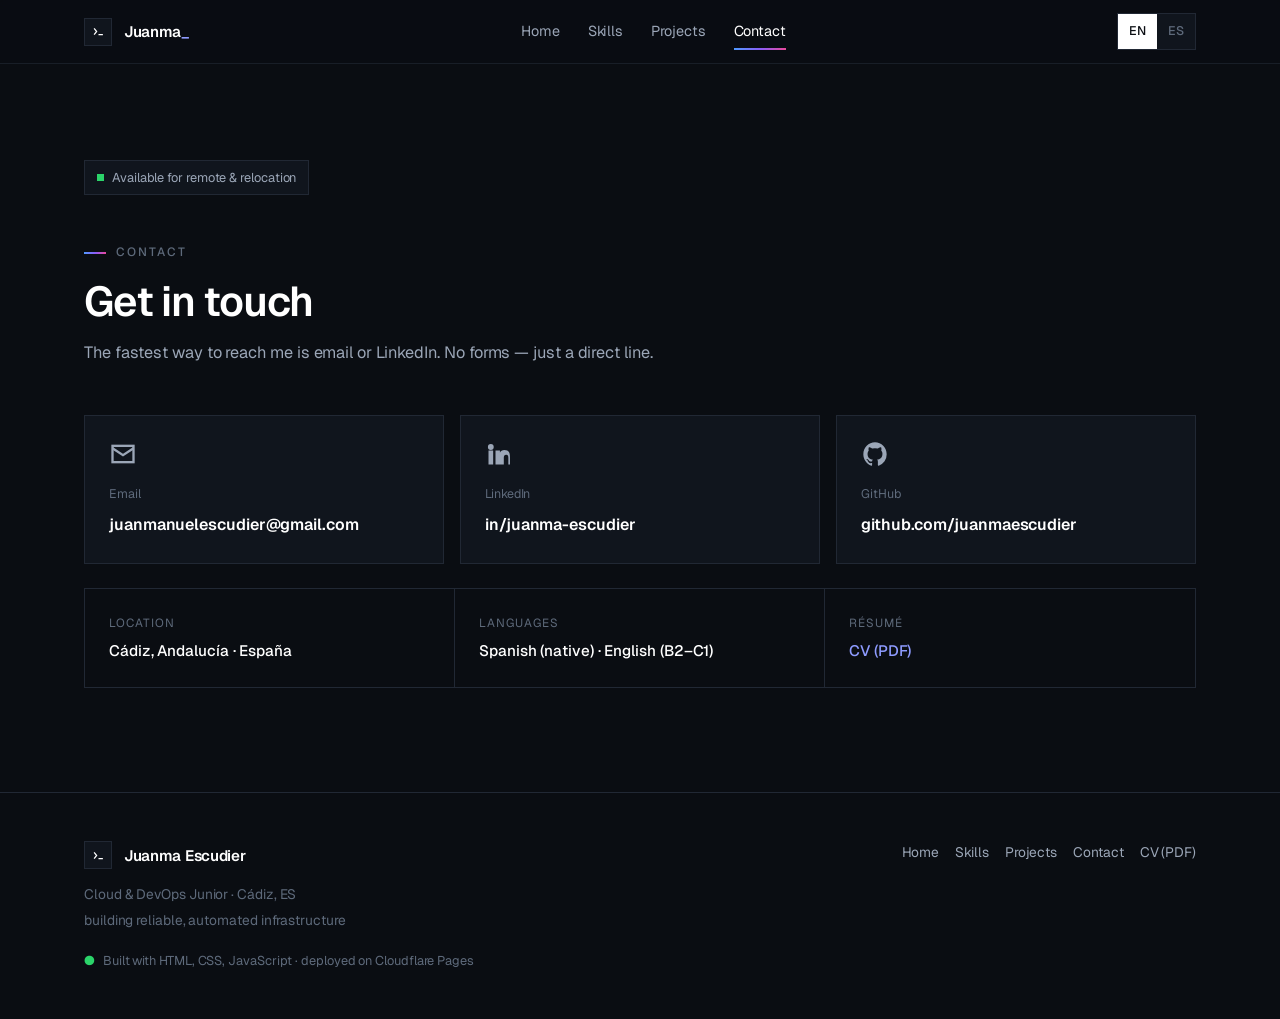
==== commit a7d8d160: "reemplazo de las referencias al nuevo username de github" ====
--- a/contact.html
+++ b/contact.html
@@ -77,10 +77,10 @@
             <span class="k">LinkedIn</span>
             <span class="v">in/juanma-escudier</span>
           </a>
-          <a class="contact-card reveal" data-reveal-delay="2" href="https://github.com/gankafk" target="_blank" rel="noopener">
+          <a class="contact-card reveal" data-reveal-delay="2" href="https://github.com/juanmaescudier" target="_blank" rel="noopener">
             <svg class="ic" viewBox="0 0 24 24" fill="currentColor" aria-hidden="true"><path d="M12 2C6.48 2 2 6.58 2 12.25c0 4.53 2.87 8.37 6.84 9.73.5.1.68-.22.68-.49 0-.24-.01-.88-.01-1.73-2.78.62-3.37-1.37-3.37-1.37-.45-1.18-1.11-1.49-1.11-1.49-.91-.64.07-.62.07-.62 1 .07 1.53 1.05 1.53 1.05.89 1.56 2.34 1.11 2.91.85.09-.66.35-1.11.63-1.37-2.22-.26-4.56-1.14-4.56-5.06 0-1.12.39-2.03 1.03-2.75-.1-.26-.45-1.31.1-2.72 0 0 .84-.27 2.75 1.05a9.4 9.4 0 015 0c1.91-1.32 2.75-1.05 2.75-1.05.55 1.41.2 2.46.1 2.72.64.72 1.03 1.63 1.03 2.75 0 3.93-2.34 4.79-4.57 5.05.36.32.68.94.68 1.9 0 1.37-.01 2.48-.01 2.82 0 .27.18.6.69.49A10.02 10.02 0 0022 12.25C22 6.58 17.52 2 12 2z"/></svg>
             <span class="k">GitHub</span>
-            <span class="v">github.com/gankafk</span>
+            <span class="v">github.com/juanmaescudier</span>
           </a>
         </div>
 
@@ -95,7 +95,7 @@
           </div>
           <div class="detail-item">
             <span class="dk" data-i18n="contact.cvk">Résumé</span>
-            <a class="dv link" href="assets/docs/Juan-Manuel-Escudier-CV.pdf" download data-i18n="footer.cv">CV (PDF)</a>
+            <a class="dv link" href="assets/docs/Juan-Manuel-Escudier-CV-2026-07-14.pdf" download data-i18n="footer.cv">CV (PDF)</a>
           </div>
         </div>
       </div>
@@ -117,7 +117,7 @@
         <a href="skills.html" data-i18n="nav.skills">Skills</a>
         <a href="projects.html" data-i18n="nav.projects">Projects</a>
         <a href="contact.html" data-i18n="nav.contact">Contact</a>
-        <a href="assets/docs/Juan-Manuel-Escudier-CV.pdf" download data-i18n="footer.cv">CV (PDF)</a>
+        <a href="assets/docs/Juan-Manuel-Escudier-CV-2026-07-14.pdf" download data-i18n="footer.cv">CV (PDF)</a>
       </div>
     </div>
   </footer>
--- a/assets/css/styles.css
+++ b/assets/css/styles.css
@@ -245,7 +245,7 @@
 .stat .lbl { font-size: 0.82rem; color: var(--text-2); margin-top: 4px; }
 
 /* ---------- Skills matrix ---------- */
-.skills-grid { display: grid; grid-template-columns: repeat(auto-fit, minmax(196px, 1fr)); gap: var(--sp-4); align-items: start; }
+.skills-grid { display: grid; grid-template-columns: repeat(3, 1fr); gap: var(--sp-4); }
 .skill-card { display: flex; flex-direction: column; gap: var(--sp-4); }
 .skill-card .head { display: flex; align-items: center; justify-content: space-between; border-bottom: 1px solid var(--border); padding-bottom: var(--sp-3); }
 .skill-card .head h3 { font-size: 1.05rem; color: var(--text); font-weight: 600; letter-spacing: -0.01em; }
@@ -327,7 +327,7 @@
 .breadcrumb a { color: var(--text-2); }
 .breadcrumb .sep { color: var(--border); }
 .detail-hero h1 { font-size: clamp(2rem, 5vw, 3.2rem); color: var(--text); letter-spacing: -0.04em; font-weight: 600; line-height: 1.04; margin-bottom: var(--sp-3); }
-.detail-hero .lead { font-size: 1.1rem; color: var(--text-2); max-width: 68ch; margin-bottom: var(--sp-5); }
+.detail-hero .lead { font-size: 1.2rem; line-height: 1.6; color: var(--text-2); max-width: 90ch; margin-bottom: var(--sp-5); }
 
 .spec-grid { display: grid; grid-template-columns: repeat(4, 1fr); border: 1px solid var(--border); margin-block: var(--sp-6); }
 .spec { padding: var(--sp-4); border-right: 1px solid var(--border); }
@@ -335,10 +335,10 @@
 .spec .k { font-size: 0.72rem; color: var(--text-3); text-transform: uppercase; letter-spacing: 0.08em; }
 .spec .v { color: var(--text); font-weight: 600; margin-top: 4px; font-size: 0.95rem; }
 
-.content-block { max-width: 76ch; }
+.content-block { max-width: 88ch; }
 .content-block h2 { font-size: 1.5rem; color: var(--text); font-weight: 600; margin: var(--sp-7) 0 var(--sp-3); letter-spacing: -0.02em; }
 .content-block h3 { font-size: 1.1rem; color: var(--text); font-weight: 600; margin: var(--sp-5) 0 var(--sp-2); }
-.content-block p { color: var(--text-2); margin-bottom: var(--sp-4); }
+.content-block p { color: var(--text-2); font-size: 1.05rem; line-height: 1.65; margin-bottom: var(--sp-4); }
 .content-block ul { list-style: none; display: grid; gap: var(--sp-2); margin-bottom: var(--sp-4); }
 .content-block ul li { padding-left: var(--sp-5); position: relative; color: var(--text-2); }
 .content-block ul li::before { content: ""; position: absolute; left: 0; top: 0.62em; width: 8px; height: 1px; background: var(--accent); }
@@ -416,6 +416,7 @@
 @media (max-width: 980px) {
   .hero-grid { grid-template-columns: 1fr; gap: var(--sp-6); }
   .about-grid { grid-template-columns: 1fr; gap: var(--sp-6); }
+  .skills-grid { grid-template-columns: repeat(2, 1fr); }
   .cert-grid { grid-template-columns: repeat(2, 1fr); }
   .spec-grid { grid-template-columns: repeat(2, 1fr); }
   .spec:nth-child(2) { border-right: none; }
@@ -433,7 +434,7 @@
   .nav-links a.active::after { display: none; }
   .nav-burger { display: block; }
   .section { padding-block: var(--sp-8); }
-  .lab-grid, .cert-grid, .contact-grid, .decision-grid { grid-template-columns: 1fr; }
+  .skills-grid, .lab-grid, .cert-grid, .contact-grid, .decision-grid { grid-template-columns: 1fr; }
   .stat-grid { grid-template-columns: 1fr; }
   .stat { border-right: none; border-bottom: 1px solid var(--border); }
   .stat:last-child { border-bottom: none; }
